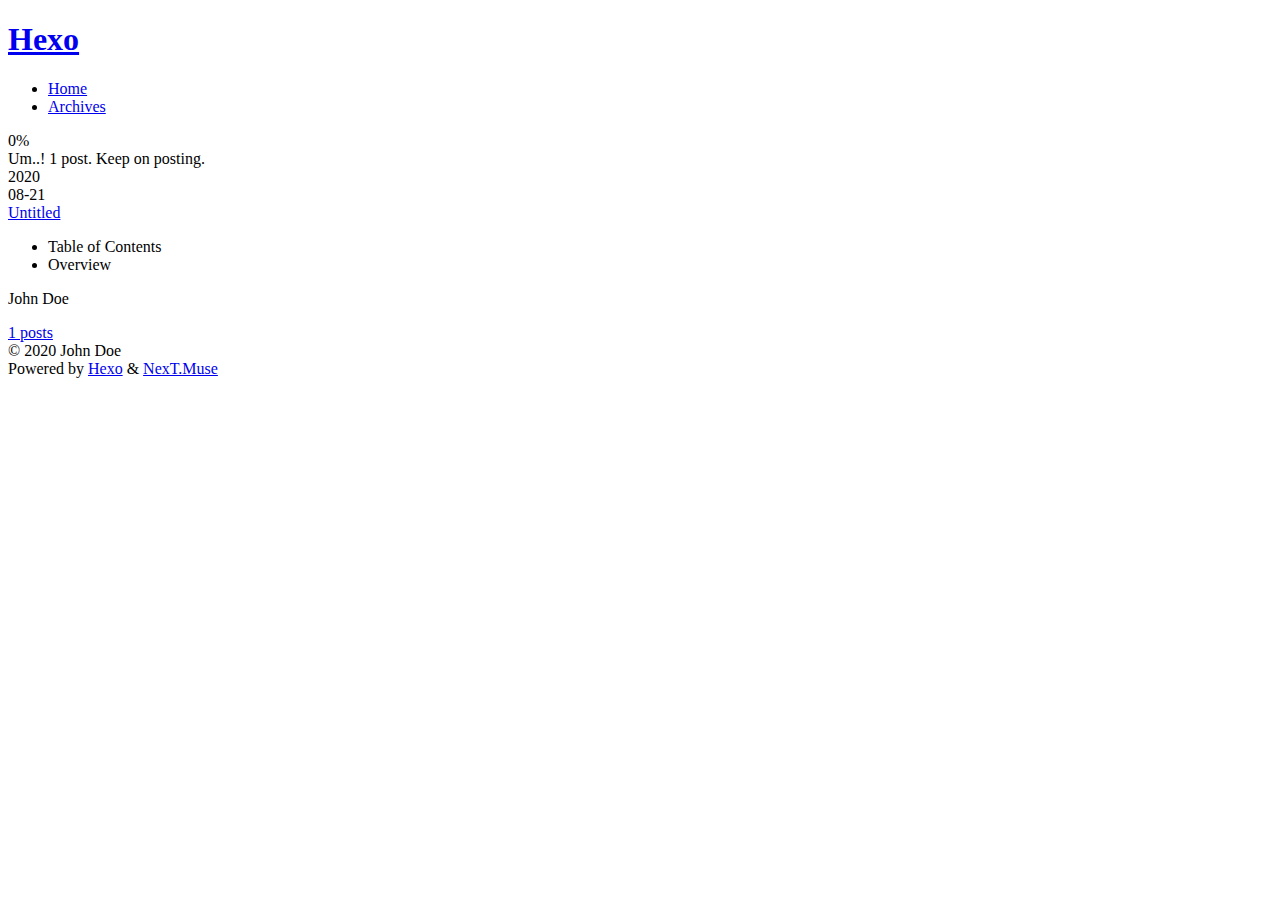
==== archives/index.html @ 1e80a0cb "Site updated: 2020-08-24 14:43:30" ====
<!DOCTYPE html>
<html lang="en">
<head>
  <meta charset="UTF-8">
<meta name="viewport" content="width=device-width, initial-scale=1, maximum-scale=2">
<meta name="theme-color" content="#222">
<meta name="generator" content="Hexo 5.0.2">
  <link rel="apple-touch-icon" sizes="180x180" href="/blog/images/apple-touch-icon-next.png">
  <link rel="icon" type="image/png" sizes="32x32" href="/blog/images/favicon-32x32-next.png">
  <link rel="icon" type="image/png" sizes="16x16" href="/blog/images/favicon-16x16-next.png">
  <link rel="mask-icon" href="/blog/images/logo.svg" color="#222">

<link rel="stylesheet" href="/blog/css/main.css">


<link rel="stylesheet" href="/blog/lib/font-awesome/css/all.min.css">

<script id="hexo-configurations">
    var NexT = window.NexT || {};
    var CONFIG = {"hostname":"sykmile.gitee.io","root":"/blog/","scheme":"Muse","version":"7.8.0","exturl":false,"sidebar":{"position":"left","display":"post","padding":18,"offset":12,"onmobile":false},"copycode":{"enable":false,"show_result":false,"style":null},"back2top":{"enable":true,"sidebar":false,"scrollpercent":false},"bookmark":{"enable":false,"color":"#222","save":"auto"},"fancybox":false,"mediumzoom":false,"lazyload":false,"pangu":false,"comments":{"style":"tabs","active":null,"storage":true,"lazyload":false,"nav":null},"algolia":{"hits":{"per_page":10},"labels":{"input_placeholder":"Search for Posts","hits_empty":"We didn't find any results for the search: ${query}","hits_stats":"${hits} results found in ${time} ms"}},"localsearch":{"enable":false,"trigger":"auto","top_n_per_article":1,"unescape":false,"preload":false},"motion":{"enable":true,"async":false,"transition":{"post_block":"fadeIn","post_header":"slideDownIn","post_body":"slideDownIn","coll_header":"slideLeftIn","sidebar":"slideUpIn"}}};
  </script>

  <meta property="og:type" content="website">
<meta property="og:title" content="Hexo">
<meta property="og:url" content="https://sykmile.gitee.io/blog/archives/index.html">
<meta property="og:site_name" content="Hexo">
<meta property="og:locale" content="en_US">
<meta property="article:author" content="John Doe">
<meta name="twitter:card" content="summary">

<link rel="canonical" href="https://sykmile.gitee.io/blog/archives/">


<script id="page-configurations">
  // https://hexo.io/docs/variables.html
  CONFIG.page = {
    sidebar: "",
    isHome : false,
    isPost : false,
    lang   : 'en'
  };
</script>

  <title>Archive | Hexo</title>
  






  <noscript>
  <style>
  .use-motion .brand,
  .use-motion .menu-item,
  .sidebar-inner,
  .use-motion .post-block,
  .use-motion .pagination,
  .use-motion .comments,
  .use-motion .post-header,
  .use-motion .post-body,
  .use-motion .collection-header { opacity: initial; }

  .use-motion .site-title,
  .use-motion .site-subtitle {
    opacity: initial;
    top: initial;
  }

  .use-motion .logo-line-before i { left: initial; }
  .use-motion .logo-line-after i { right: initial; }
  </style>
</noscript>

</head>

<body itemscope itemtype="http://schema.org/WebPage">
  <div class="container use-motion">
    <div class="headband"></div>

    <header class="header" itemscope itemtype="http://schema.org/WPHeader">
      <div class="header-inner"><div class="site-brand-container">
  <div class="site-nav-toggle">
    <div class="toggle" aria-label="Toggle navigation bar">
      <span class="toggle-line toggle-line-first"></span>
      <span class="toggle-line toggle-line-middle"></span>
      <span class="toggle-line toggle-line-last"></span>
    </div>
  </div>

  <div class="site-meta">

    <a href="/blog/" class="brand" rel="start">
      <span class="logo-line-before"><i></i></span>
      <h1 class="site-title">Hexo</h1>
      <span class="logo-line-after"><i></i></span>
    </a>
  </div>

  <div class="site-nav-right">
    <div class="toggle popup-trigger">
    </div>
  </div>
</div>




<nav class="site-nav">
  <ul id="menu" class="main-menu menu">
        <li class="menu-item menu-item-home">

    <a href="/blog/" rel="section"><i class="fa fa-home fa-fw"></i>Home</a>

  </li>
        <li class="menu-item menu-item-archives">

    <a href="/blog/archives/" rel="section"><i class="fa fa-archive fa-fw"></i>Archives</a>

  </li>
  </ul>
</nav>




</div>
    </header>

    
  <div class="back-to-top">
    <i class="fa fa-arrow-up"></i>
    <span>0%</span>
  </div>


    <main class="main">
      <div class="main-inner">
        <div class="content-wrap">
          

          <div class="content archive">
            

  
  
  
  <div class="post-block">
    <div class="posts-collapse">
      <div class="collection-title">
        <span class="collection-header">Um..! 1 post. Keep on posting.</span>
      </div>

      
    <div class="collection-year">
      <span class="collection-header">2020</span>
    </div>

  <article itemscope itemtype="http://schema.org/Article">
    <header class="post-header">

      <div class="post-meta">
        <time itemprop="dateCreated"
              datetime="2020-08-21T15:18:56+08:00"
              content="2020-08-21">
          08-21
        </time>
      </div>

      <div class="post-title">
          <a class="post-title-link" href="/blog/2020/08/21/hello-syk/" itemprop="url">
            <span itemprop="name">Untitled</span>
          </a>
      </div>

    </header>
  </article>


    </div>
  </div>
  
  
  

  



          </div>
          

<script>
  window.addEventListener('tabs:register', () => {
    let { activeClass } = CONFIG.comments;
    if (CONFIG.comments.storage) {
      activeClass = localStorage.getItem('comments_active') || activeClass;
    }
    if (activeClass) {
      let activeTab = document.querySelector(`a[href="#comment-${activeClass}"]`);
      if (activeTab) {
        activeTab.click();
      }
    }
  });
  if (CONFIG.comments.storage) {
    window.addEventListener('tabs:click', event => {
      if (!event.target.matches('.tabs-comment .tab-content .tab-pane')) return;
      let commentClass = event.target.classList[1];
      localStorage.setItem('comments_active', commentClass);
    });
  }
</script>

        </div>
          
  
  <div class="toggle sidebar-toggle">
    <span class="toggle-line toggle-line-first"></span>
    <span class="toggle-line toggle-line-middle"></span>
    <span class="toggle-line toggle-line-last"></span>
  </div>

  <aside class="sidebar">
    <div class="sidebar-inner">

      <ul class="sidebar-nav motion-element">
        <li class="sidebar-nav-toc">
          Table of Contents
        </li>
        <li class="sidebar-nav-overview">
          Overview
        </li>
      </ul>

      <!--noindex-->
      <div class="post-toc-wrap sidebar-panel">
      </div>
      <!--/noindex-->

      <div class="site-overview-wrap sidebar-panel">
        <div class="site-author motion-element" itemprop="author" itemscope itemtype="http://schema.org/Person">
  <p class="site-author-name" itemprop="name">John Doe</p>
  <div class="site-description" itemprop="description"></div>
</div>
<div class="site-state-wrap motion-element">
  <nav class="site-state">
      <div class="site-state-item site-state-posts">
          <a href="/blog/archives/">
        
          <span class="site-state-item-count">1</span>
          <span class="site-state-item-name">posts</span>
        </a>
      </div>
  </nav>
</div>



      </div>

    </div>
  </aside>
  <div id="sidebar-dimmer"></div>


      </div>
    </main>

    <footer class="footer">
      <div class="footer-inner">
        

        

<div class="copyright">
  
  &copy; 
  <span itemprop="copyrightYear">2020</span>
  <span class="with-love">
    <i class="fa fa-heart"></i>
  </span>
  <span class="author" itemprop="copyrightHolder">John Doe</span>
</div>
  <div class="powered-by">Powered by <a href="https://hexo.io/" class="theme-link" rel="noopener" target="_blank">Hexo</a> & <a href="https://muse.theme-next.org/" class="theme-link" rel="noopener" target="_blank">NexT.Muse</a>
  </div>

        








      </div>
    </footer>
  </div>

  
  <script src="/blog/lib/anime.min.js"></script>
  <script src="/blog/lib/velocity/velocity.min.js"></script>
  <script src="/blog/lib/velocity/velocity.ui.min.js"></script>

<script src="/blog/js/utils.js"></script>

<script src="/blog/js/motion.js"></script>


<script src="/blog/js/schemes/muse.js"></script>


<script src="/blog/js/next-boot.js"></script>




  















  

  

</body>
</html>
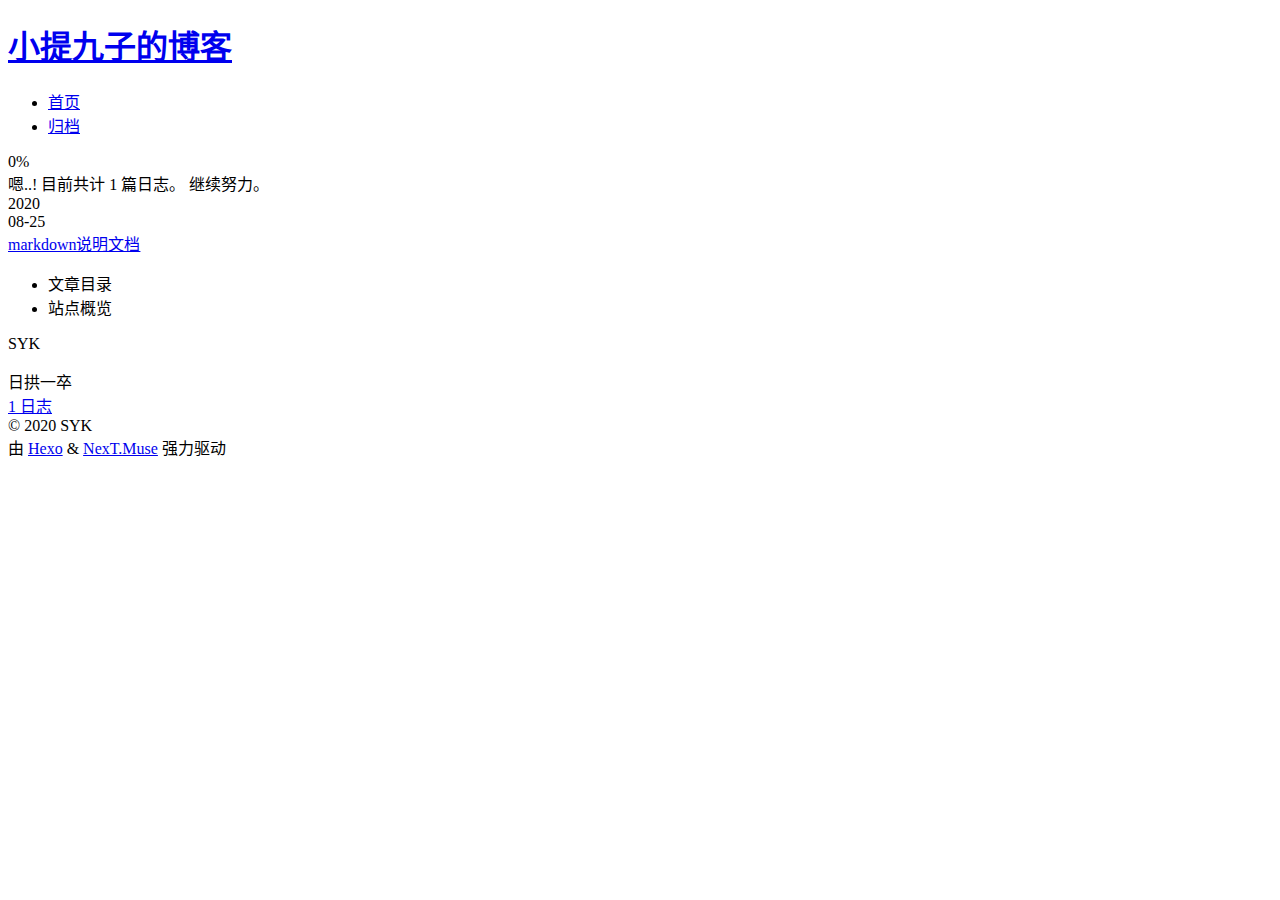
==== commit 07cbfd93: "Site updated: 2020-08-25 12:19:59" ====
--- a/archives/index.html
+++ b/archives/index.html
@@ -1,5 +1,5 @@
 <!DOCTYPE html>
-<html lang="en">
+<html lang="zh-CN">
 <head>
   <meta charset="UTF-8">
 <meta name="viewport" content="width=device-width, initial-scale=1, maximum-scale=2">
@@ -20,12 +20,15 @@
     var CONFIG = {"hostname":"sykmile.gitee.io","root":"/blog/","scheme":"Muse","version":"7.8.0","exturl":false,"sidebar":{"position":"left","display":"post","padding":18,"offset":12,"onmobile":false},"copycode":{"enable":false,"show_result":false,"style":null},"back2top":{"enable":true,"sidebar":false,"scrollpercent":false},"bookmark":{"enable":false,"color":"#222","save":"auto"},"fancybox":false,"mediumzoom":false,"lazyload":false,"pangu":false,"comments":{"style":"tabs","active":null,"storage":true,"lazyload":false,"nav":null},"algolia":{"hits":{"per_page":10},"labels":{"input_placeholder":"Search for Posts","hits_empty":"We didn't find any results for the search: ${query}","hits_stats":"${hits} results found in ${time} ms"}},"localsearch":{"enable":false,"trigger":"auto","top_n_per_article":1,"unescape":false,"preload":false},"motion":{"enable":true,"async":false,"transition":{"post_block":"fadeIn","post_header":"slideDownIn","post_body":"slideDownIn","coll_header":"slideLeftIn","sidebar":"slideUpIn"}}};
   </script>
 
-  <meta property="og:type" content="website">
-<meta property="og:title" content="Hexo">
+  <meta name="description" content="日拱一卒">
+<meta property="og:type" content="website">
+<meta property="og:title" content="小提九子的博客">
 <meta property="og:url" content="https://sykmile.gitee.io/blog/archives/index.html">
-<meta property="og:site_name" content="Hexo">
-<meta property="og:locale" content="en_US">
-<meta property="article:author" content="John Doe">
+<meta property="og:site_name" content="小提九子的博客">
+<meta property="og:description" content="日拱一卒">
+<meta property="og:locale" content="zh_CN">
+<meta property="article:author" content="SYK">
+<meta property="article:tag" content="简单快乐">
 <meta name="twitter:card" content="summary">
 
 <link rel="canonical" href="https://sykmile.gitee.io/blog/archives/">
@@ -37,11 +40,11 @@
     sidebar: "",
     isHome : false,
     isPost : false,
-    lang   : 'en'
+    lang   : 'zh-CN'
   };
 </script>
 
-  <title>Archive | Hexo</title>
+  <title>归档 | 小提九子的博客</title>
   
 
 
@@ -81,7 +84,7 @@
     <header class="header" itemscope itemtype="http://schema.org/WPHeader">
       <div class="header-inner"><div class="site-brand-container">
   <div class="site-nav-toggle">
-    <div class="toggle" aria-label="Toggle navigation bar">
+    <div class="toggle" aria-label="切换导航栏">
       <span class="toggle-line toggle-line-first"></span>
       <span class="toggle-line toggle-line-middle"></span>
       <span class="toggle-line toggle-line-last"></span>
@@ -92,7 +95,7 @@
 
     <a href="/blog/" class="brand" rel="start">
       <span class="logo-line-before"><i></i></span>
-      <h1 class="site-title">Hexo</h1>
+      <h1 class="site-title">小提九子的博客</h1>
       <span class="logo-line-after"><i></i></span>
     </a>
   </div>
@@ -110,12 +113,12 @@
   <ul id="menu" class="main-menu menu">
         <li class="menu-item menu-item-home">
 
-    <a href="/blog/" rel="section"><i class="fa fa-home fa-fw"></i>Home</a>
+    <a href="/blog/" rel="section"><i class="fa fa-home fa-fw"></i>首页</a>
 
   </li>
         <li class="menu-item menu-item-archives">
 
-    <a href="/blog/archives/" rel="section"><i class="fa fa-archive fa-fw"></i>Archives</a>
+    <a href="/blog/archives/" rel="section"><i class="fa fa-archive fa-fw"></i>归档</a>
 
   </li>
   </ul>
@@ -148,7 +151,7 @@
   <div class="post-block">
     <div class="posts-collapse">
       <div class="collection-title">
-        <span class="collection-header">Um..! 1 post. Keep on posting.</span>
+        <span class="collection-header">嗯..! 目前共计 1 篇日志。 继续努力。</span>
       </div>
 
       
@@ -161,15 +164,15 @@
 
       <div class="post-meta">
         <time itemprop="dateCreated"
-              datetime="2020-08-21T15:18:56+08:00"
-              content="2020-08-21">
-          08-21
+              datetime="2020-08-25T10:36:14Z"
+              content="2020-08-25">
+          08-25
         </time>
       </div>
 
       <div class="post-title">
-          <a class="post-title-link" href="/blog/2020/08/21/hello-syk/" itemprop="url">
-            <span itemprop="name">Untitled</span>
+          <a class="post-title-link" href="/blog/2020/08/25/mark%E4%BD%BF%E7%94%A8/" itemprop="url">
+            <span itemprop="name">markdown说明文档</span>
           </a>
       </div>
 
@@ -226,10 +229,10 @@
 
       <ul class="sidebar-nav motion-element">
         <li class="sidebar-nav-toc">
-          Table of Contents
+          文章目录
         </li>
         <li class="sidebar-nav-overview">
-          Overview
+          站点概览
         </li>
       </ul>
 
@@ -240,8 +243,8 @@
 
       <div class="site-overview-wrap sidebar-panel">
         <div class="site-author motion-element" itemprop="author" itemscope itemtype="http://schema.org/Person">
-  <p class="site-author-name" itemprop="name">John Doe</p>
-  <div class="site-description" itemprop="description"></div>
+  <p class="site-author-name" itemprop="name">SYK</p>
+  <div class="site-description" itemprop="description">日拱一卒</div>
 </div>
 <div class="site-state-wrap motion-element">
   <nav class="site-state">
@@ -249,7 +252,7 @@
           <a href="/blog/archives/">
         
           <span class="site-state-item-count">1</span>
-          <span class="site-state-item-name">posts</span>
+          <span class="site-state-item-name">日志</span>
         </a>
       </div>
   </nav>
@@ -280,9 +283,9 @@
   <span class="with-love">
     <i class="fa fa-heart"></i>
   </span>
-  <span class="author" itemprop="copyrightHolder">John Doe</span>
-</div>
-  <div class="powered-by">Powered by <a href="https://hexo.io/" class="theme-link" rel="noopener" target="_blank">Hexo</a> & <a href="https://muse.theme-next.org/" class="theme-link" rel="noopener" target="_blank">NexT.Muse</a>
+  <span class="author" itemprop="copyrightHolder">SYK</span>
+</div>
+  <div class="powered-by">由 <a href="https://hexo.io/" class="theme-link" rel="noopener" target="_blank">Hexo</a> & <a href="https://muse.theme-next.org/" class="theme-link" rel="noopener" target="_blank">NexT.Muse</a> 强力驱动
   </div>
 
         
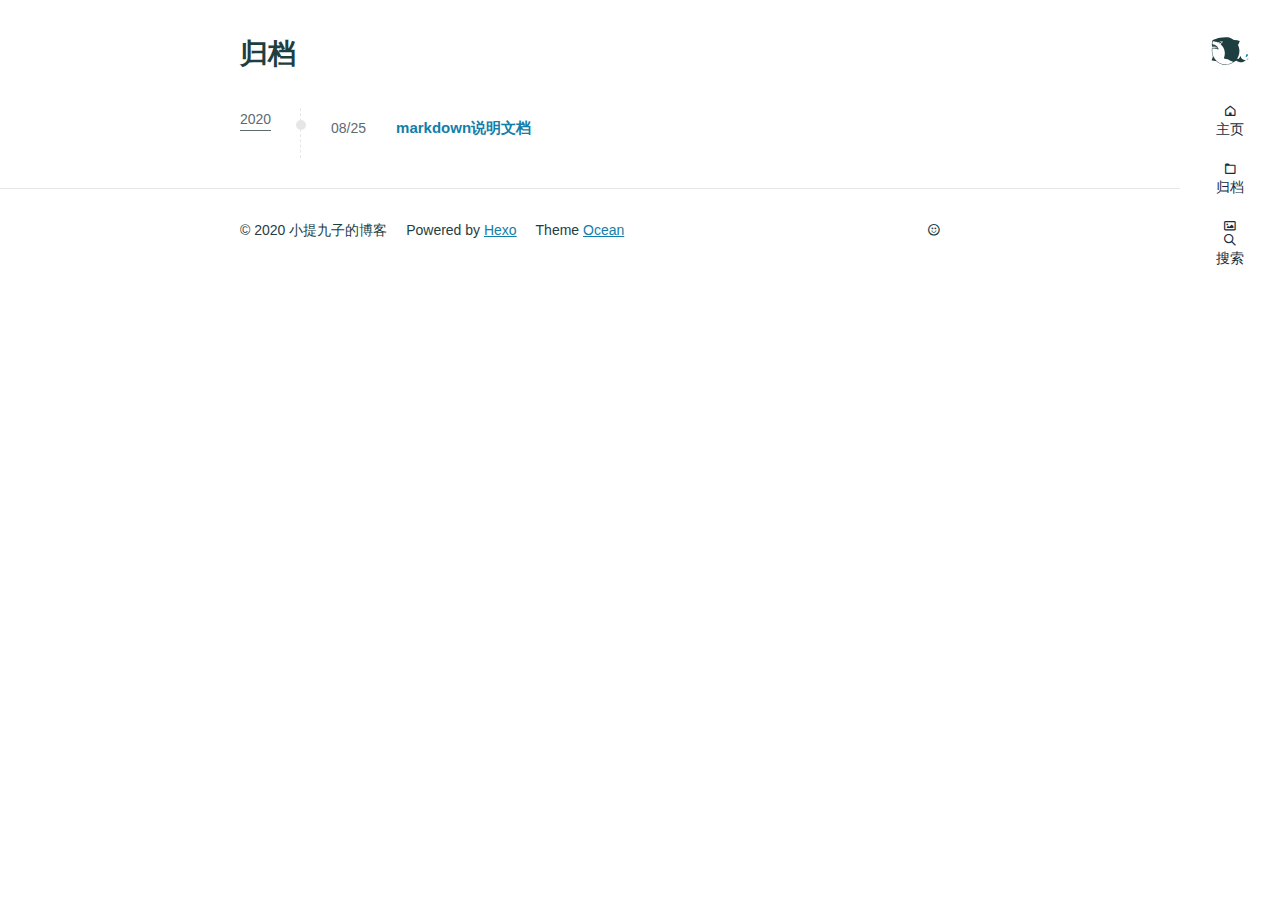
==== commit d1ee15c7: "Site updated: 2020-08-25 15:45:38" ====
--- a/archives/index.html
+++ b/archives/index.html
@@ -1,343 +1,172 @@
 <!DOCTYPE html>
-<html lang="zh-CN">
+<html lang="en">
 <head>
-  <meta charset="UTF-8">
-<meta name="viewport" content="width=device-width, initial-scale=1, maximum-scale=2">
-<meta name="theme-color" content="#222">
-<meta name="generator" content="Hexo 5.0.2">
-  <link rel="apple-touch-icon" sizes="180x180" href="/blog/images/apple-touch-icon-next.png">
-  <link rel="icon" type="image/png" sizes="32x32" href="/blog/images/favicon-32x32-next.png">
-  <link rel="icon" type="image/png" sizes="16x16" href="/blog/images/favicon-16x16-next.png">
-  <link rel="mask-icon" href="/blog/images/logo.svg" color="#222">
+  <meta charset="utf-8">
+  
+  
+    <meta name="keywords" content="简单快乐">
+  
+  
+    <meta name="description" content="日拱一卒">
+  
+  <meta name="viewport" content="width=device-width, initial-scale=1, maximum-scale=1">
+  <title>
+    归档 |
+    
+    小提九子的博客</title>
+  
+    <link rel="shortcut icon" href="/favicon.ico">
+  
+  
+<link rel="stylesheet" href="/css/style.css">
 
-<link rel="stylesheet" href="/blog/css/main.css">
+  
+    
+<link rel="stylesheet" href="/fancybox/jquery.fancybox.min.css">
+
+  
+  
+<script src="/js/pace.min.js"></script>
+
+<meta name="generator" content="Hexo 5.0.2"><link rel="alternate" href="/atom.xml" title="小提九子的博客" type="application/atom+xml">
+</head>
+
+<body>
+<main class="content">
+  <section class="outer">
+    <article class="articles">
+      
+      <h1 class="page-type-title">归档</h1>
+      
+      
+      
+        
+        
+          
+          
+      <div class="archives-wrap">
+        <div class="archive-year-wrap">
+          <a href="/archives/2020" class="archive-year">2020</a>
+        </div>
+        <div class="archives">
+          
+          <article class="archive-article archive-type-post">
+  <div class="archive-article-inner">
+    <header class="archive-article-header">
+      <a href="/2020/08/25/mark%E4%BD%BF%E7%94%A8/" class="archive-article-date">
+  <time datetime="2020-08-25T10:36:14.000Z" itemprop="datePublished">08/25</time>
+</a>
+      
+  
+    <h2 itemprop="name">
+      <a class="archive-article-title" href="/2020/08/25/mark%E4%BD%BF%E7%94%A8/">markdown说明文档</a>
+    </h2>
+  
+  
 
 
-<link rel="stylesheet" href="/blog/lib/font-awesome/css/all.min.css">
-
-<script id="hexo-configurations">
-    var NexT = window.NexT || {};
-    var CONFIG = {"hostname":"sykmile.gitee.io","root":"/blog/","scheme":"Muse","version":"7.8.0","exturl":false,"sidebar":{"position":"left","display":"post","padding":18,"offset":12,"onmobile":false},"copycode":{"enable":false,"show_result":false,"style":null},"back2top":{"enable":true,"sidebar":false,"scrollpercent":false},"bookmark":{"enable":false,"color":"#222","save":"auto"},"fancybox":false,"mediumzoom":false,"lazyload":false,"pangu":false,"comments":{"style":"tabs","active":null,"storage":true,"lazyload":false,"nav":null},"algolia":{"hits":{"per_page":10},"labels":{"input_placeholder":"Search for Posts","hits_empty":"We didn't find any results for the search: ${query}","hits_stats":"${hits} results found in ${time} ms"}},"localsearch":{"enable":false,"trigger":"auto","top_n_per_article":1,"unescape":false,"preload":false},"motion":{"enable":true,"async":false,"transition":{"post_block":"fadeIn","post_header":"slideDownIn","post_body":"slideDownIn","coll_header":"slideLeftIn","sidebar":"slideUpIn"}}};
-  </script>
-
-  <meta name="description" content="日拱一卒">
-<meta property="og:type" content="website">
-<meta property="og:title" content="小提九子的博客">
-<meta property="og:url" content="https://sykmile.gitee.io/blog/archives/index.html">
-<meta property="og:site_name" content="小提九子的博客">
-<meta property="og:description" content="日拱一卒">
-<meta property="og:locale" content="zh_CN">
-<meta property="article:author" content="SYK">
-<meta property="article:tag" content="简单快乐">
-<meta name="twitter:card" content="summary">
-
-<link rel="canonical" href="https://sykmile.gitee.io/blog/archives/">
 
 
-<script id="page-configurations">
-  // https://hexo.io/docs/variables.html
-  CONFIG.page = {
-    sidebar: "",
-    isHome : false,
-    isPost : false,
-    lang   : 'zh-CN'
-  };
-</script>
+    </header>
+    
+    
+  </div>
+</article>
+          
+          
+        </div>
+      </div>
+      
+    
+  
+    
+  </section>
+  <footer class="footer">
+  <div class="outer">
+    <div class="float-right">
+      <ul class="list-inline">
+  
+    <li><i class="fe fe-smile-alt"></i> <span id="busuanzi_value_site_uv"></span></li>
+  
+</ul>
+    </div>
+    <ul class="list-inline">
+      <li>&copy; 2020 小提九子的博客</li>
+      <li>Powered by <a href="http://hexo.io/" target="_blank">Hexo</a></li>
+      <li>Theme  <a target="_blank" rel="noopener" href="https://github.com/zhwangart/hexo-theme-ocean">Ocean</a></li>
+    </ul>
+  </div>
+</footer>
 
-  <title>归档 | 小提九子的博客</title>
+</main>
+<aside class="sidebar">
+  <button class="navbar-toggle"></button>
+<nav class="navbar">
   
+    <div class="logo">
+      <a href="/"><img src="/images/shark.svg" alt="小提九子的博客"></a>
+    </div>
+  
+  <ul class="nav nav-main">
+    
+      <li class="nav-item">
+        <a class="nav-item-link" href="/">主页</a>
+      </li>
+    
+      <li class="nav-item">
+        <a class="nav-item-link" href="/archives">归档</a>
+      </li>
+    
+    <li class="nav-item">
+      <a class="nav-item-link nav-item-search" title="搜索">
+        <i class="fe fe-search"></i>
+        搜索
+      </a>
+    </li>
+  </ul>
+</nav>
+<nav class="navbar navbar-bottom">
+  <ul class="nav">
+    <li class="nav-item">
+      <div class="totop" id="totop">
+  <i class="fe fe-rocket"></i>
+</div>
+    </li>
+    <li class="nav-item">
+      
+    </li>
+  </ul>
+</nav>
+<div class="search-form-wrap">
+  <div class="local-search local-search-plugin">
+  <input type="search" id="local-search-input" class="local-search-input" placeholder="Search...">
+  <div id="local-search-result" class="local-search-result"></div>
+</div>
+</div>
+</aside>
+
+<script src="/js/jquery-2.0.3.min.js"></script>
+
+
+<script src="/js/jquery.justifiedGallery.min.js"></script>
+
+
+<script src="/js/lazyload.min.js"></script>
+
+
+<script src="/js/busuanzi-2.3.pure.min.js"></script>
+
+
+  
+<script src="/fancybox/jquery.fancybox.min.js"></script>
 
 
 
 
 
 
-  <noscript>
-  <style>
-  .use-motion .brand,
-  .use-motion .menu-item,
-  .sidebar-inner,
-  .use-motion .post-block,
-  .use-motion .pagination,
-  .use-motion .comments,
-  .use-motion .post-header,
-  .use-motion .post-body,
-  .use-motion .collection-header { opacity: initial; }
-
-  .use-motion .site-title,
-  .use-motion .site-subtitle {
-    opacity: initial;
-    top: initial;
-  }
-
-  .use-motion .logo-line-before i { left: initial; }
-  .use-motion .logo-line-after i { right: initial; }
-  </style>
-</noscript>
-
-</head>
-
-<body itemscope itemtype="http://schema.org/WebPage">
-  <div class="container use-motion">
-    <div class="headband"></div>
-
-    <header class="header" itemscope itemtype="http://schema.org/WPHeader">
-      <div class="header-inner"><div class="site-brand-container">
-  <div class="site-nav-toggle">
-    <div class="toggle" aria-label="切换导航栏">
-      <span class="toggle-line toggle-line-first"></span>
-      <span class="toggle-line toggle-line-middle"></span>
-      <span class="toggle-line toggle-line-last"></span>
-    </div>
-  </div>
-
-  <div class="site-meta">
-
-    <a href="/blog/" class="brand" rel="start">
-      <span class="logo-line-before"><i></i></span>
-      <h1 class="site-title">小提九子的博客</h1>
-      <span class="logo-line-after"><i></i></span>
-    </a>
-  </div>
-
-  <div class="site-nav-right">
-    <div class="toggle popup-trigger">
-    </div>
-  </div>
-</div>
+<script src="/js/ocean.js"></script>
 
 
-
-
-<nav class="site-nav">
-  <ul id="menu" class="main-menu menu">
-        <li class="menu-item menu-item-home">
-
-    <a href="/blog/" rel="section"><i class="fa fa-home fa-fw"></i>首页</a>
-
-  </li>
-        <li class="menu-item menu-item-archives">
-
-    <a href="/blog/archives/" rel="section"><i class="fa fa-archive fa-fw"></i>归档</a>
-
-  </li>
-  </ul>
-</nav>
-
-
-
-
-</div>
-    </header>
-
-    
-  <div class="back-to-top">
-    <i class="fa fa-arrow-up"></i>
-    <span>0%</span>
-  </div>
-
-
-    <main class="main">
-      <div class="main-inner">
-        <div class="content-wrap">
-          
-
-          <div class="content archive">
-            
-
-  
-  
-  
-  <div class="post-block">
-    <div class="posts-collapse">
-      <div class="collection-title">
-        <span class="collection-header">嗯..! 目前共计 1 篇日志。 继续努力。</span>
-      </div>
-
-      
-    <div class="collection-year">
-      <span class="collection-header">2020</span>
-    </div>
-
-  <article itemscope itemtype="http://schema.org/Article">
-    <header class="post-header">
-
-      <div class="post-meta">
-        <time itemprop="dateCreated"
-              datetime="2020-08-25T10:36:14Z"
-              content="2020-08-25">
-          08-25
-        </time>
-      </div>
-
-      <div class="post-title">
-          <a class="post-title-link" href="/blog/2020/08/25/mark%E4%BD%BF%E7%94%A8/" itemprop="url">
-            <span itemprop="name">markdown说明文档</span>
-          </a>
-      </div>
-
-    </header>
-  </article>
-
-
-    </div>
-  </div>
-  
-  
-  
-
-  
-
-
-
-          </div>
-          
-
-<script>
-  window.addEventListener('tabs:register', () => {
-    let { activeClass } = CONFIG.comments;
-    if (CONFIG.comments.storage) {
-      activeClass = localStorage.getItem('comments_active') || activeClass;
-    }
-    if (activeClass) {
-      let activeTab = document.querySelector(`a[href="#comment-${activeClass}"]`);
-      if (activeTab) {
-        activeTab.click();
-      }
-    }
-  });
-  if (CONFIG.comments.storage) {
-    window.addEventListener('tabs:click', event => {
-      if (!event.target.matches('.tabs-comment .tab-content .tab-pane')) return;
-      let commentClass = event.target.classList[1];
-      localStorage.setItem('comments_active', commentClass);
-    });
-  }
-</script>
-
-        </div>
-          
-  
-  <div class="toggle sidebar-toggle">
-    <span class="toggle-line toggle-line-first"></span>
-    <span class="toggle-line toggle-line-middle"></span>
-    <span class="toggle-line toggle-line-last"></span>
-  </div>
-
-  <aside class="sidebar">
-    <div class="sidebar-inner">
-
-      <ul class="sidebar-nav motion-element">
-        <li class="sidebar-nav-toc">
-          文章目录
-        </li>
-        <li class="sidebar-nav-overview">
-          站点概览
-        </li>
-      </ul>
-
-      <!--noindex-->
-      <div class="post-toc-wrap sidebar-panel">
-      </div>
-      <!--/noindex-->
-
-      <div class="site-overview-wrap sidebar-panel">
-        <div class="site-author motion-element" itemprop="author" itemscope itemtype="http://schema.org/Person">
-  <p class="site-author-name" itemprop="name">SYK</p>
-  <div class="site-description" itemprop="description">日拱一卒</div>
-</div>
-<div class="site-state-wrap motion-element">
-  <nav class="site-state">
-      <div class="site-state-item site-state-posts">
-          <a href="/blog/archives/">
-        
-          <span class="site-state-item-count">1</span>
-          <span class="site-state-item-name">日志</span>
-        </a>
-      </div>
-  </nav>
-</div>
-
-
-
-      </div>
-
-    </div>
-  </aside>
-  <div id="sidebar-dimmer"></div>
-
-
-      </div>
-    </main>
-
-    <footer class="footer">
-      <div class="footer-inner">
-        
-
-        
-
-<div class="copyright">
-  
-  &copy; 
-  <span itemprop="copyrightYear">2020</span>
-  <span class="with-love">
-    <i class="fa fa-heart"></i>
-  </span>
-  <span class="author" itemprop="copyrightHolder">SYK</span>
-</div>
-  <div class="powered-by">由 <a href="https://hexo.io/" class="theme-link" rel="noopener" target="_blank">Hexo</a> & <a href="https://muse.theme-next.org/" class="theme-link" rel="noopener" target="_blank">NexT.Muse</a> 强力驱动
-  </div>
-
-        
-
-
-
-
-
-
-
-
-      </div>
-    </footer>
-  </div>
-
-  
-  <script src="/blog/lib/anime.min.js"></script>
-  <script src="/blog/lib/velocity/velocity.min.js"></script>
-  <script src="/blog/lib/velocity/velocity.ui.min.js"></script>
-
-<script src="/blog/js/utils.js"></script>
-
-<script src="/blog/js/motion.js"></script>
-
-
-<script src="/blog/js/schemes/muse.js"></script>
-
-
-<script src="/blog/js/next-boot.js"></script>
-
-
-
-
-  
-
-
-
-
-
-
-
-
-
-
-
-
-
-
-
-  
-
-  
-
 </body>
-</html>
+</html>--- a/css/style.css
+++ b/css/style.css
@@ -0,0 +1,2453 @@
+@charset "utf-8";
+@font-face {
+  font-family: feathericon;
+  font-weight: normal;
+  font-style: normal;
+  src: url("feathericon/feathericon.eot");
+  src: url("feathericon/feathericon.eot?#iefix") format('embedded-opentype'), url("feathericon/feathericon.woff") format('woff'), url("feathericon/feathericon.ttf") format('truetype'), url("feathericon/feathericon.svg") format('svg');
+}
+.fe {
+  display: inline-block;
+  font: normal normal normal 16px feathericon;
+  font-size: inherit;
+  text-rendering: auto;
+  -webkit-font-smoothing: antialiased;
+  -moz-osx-font-smoothing: grayscale;
+}
+.fe-activity:before {
+  content: "\f1e2";
+}
+.fe-add-cart:before {
+  content: "\f1e6";
+}
+.fe-align-bottom:before {
+  content: "\f1bf";
+}
+.fe-align-center:before {
+  content: "\f195";
+}
+.fe-align-left:before {
+  content: "\f196";
+}
+.fe-align-right:before {
+  content: "\f197";
+}
+.fe-align-top:before {
+  content: "\f1c0";
+}
+.fe-align-vertically:before {
+  content: "\f1c1";
+}
+.fe-angry:before {
+  content: "\f1b6";
+}
+.fe-app-menu:before {
+  content: "\f198";
+}
+.fe-arrow-down:before {
+  content: "\f100";
+}
+.fe-arrow-left:before {
+  content: "\f101";
+}
+.fe-arrow-right:before {
+  content: "\f102";
+}
+.fe-arrow-up:before {
+  content: "\f103";
+}
+.fe-artboard:before {
+  content: "\f104";
+}
+.fe-audio-player:before {
+  content: "\f199";
+}
+.fe-backward:before {
+  content: "\f180";
+}
+.fe-bar:before {
+  content: "\f105";
+}
+.fe-bar-chart:before {
+  content: "\f106";
+}
+.fe-beer:before {
+  content: "\f107";
+}
+.fe-bell:before {
+  content: "\f108";
+}
+.fe-birthday-cake:before {
+  content: "\f163";
+}
+.fe-bold:before {
+  content: "\f179";
+}
+.fe-bolt:before {
+  content: "\f1e3";
+}
+.fe-book:before {
+  content: "\f109";
+}
+.fe-bookmark:before {
+  content: "\f170";
+}
+.fe-browser:before {
+  content: "\f10b";
+}
+.fe-brush:before {
+  content: "\f10c";
+}
+.fe-bug:before {
+  content: "\f10d";
+}
+.fe-building:before {
+  content: "\f10e";
+}
+.fe-cage:before {
+  content: "\f1e7";
+}
+.fe-calendar:before {
+  content: "\f10f";
+}
+.fe-camera:before {
+  content: "\f110";
+}
+.fe-cart:before {
+  content: "\f1e8";
+}
+.fe-check:before {
+  content: "\f111";
+}
+.fe-check-circle:before {
+  content: "\f19a";
+}
+.fe-check-circle-o:before {
+  content: "\f19b";
+}
+.fe-check-verified:before {
+  content: "\f19c";
+}
+.fe-clock:before {
+  content: "\f113";
+}
+.fe-close:before {
+  content: "\f114";
+}
+.fe-cloud:before {
+  content: "\f115";
+}
+.fe-cocktail:before {
+  content: "\f116";
+}
+.fe-code:before {
+  content: "\f117";
+}
+.fe-codepen:before {
+  content: "\f1d3";
+}
+.fe-coffee:before {
+  content: "\f166";
+}
+.fe-columns:before {
+  content: "\f118";
+}
+.fe-comment:before {
+  content: "\f119";
+}
+.fe-comment-o:before {
+  content: "\f1d2";
+}
+.fe-commenting:before {
+  content: "\f11a";
+}
+.fe-comments:before {
+  content: "\f11b";
+}
+.fe-compress:before {
+  content: "\f181";
+}
+.fe-credit-card:before {
+  content: "\f1e9";
+}
+.fe-crop:before {
+  content: "\f1c2";
+}
+.fe-cry:before {
+  content: "\f1b7";
+}
+.fe-cutlery:before {
+  content: "\f19d";
+}
+.fe-delete-link:before {
+  content: "\f19e";
+}
+.fe-desktop:before {
+  content: "\f11d";
+}
+.fe-diamond:before {
+  content: "\f11e";
+}
+.fe-difference:before {
+  content: "\f1c3";
+}
+.fe-disabled:before {
+  content: "\f11f";
+}
+.fe-disappointed:before {
+  content: "\f1b8";
+}
+.fe-distribute-horizontally:before {
+  content: "\f1cf";
+}
+.fe-distribute-vertically:before {
+  content: "\f1c5";
+}
+.fe-document:before {
+  content: "\f19f";
+}
+.fe-download:before {
+  content: "\f120";
+}
+.fe-drop-down:before {
+  content: "\f121";
+}
+.fe-drop-left:before {
+  content: "\f122";
+}
+.fe-drop-right:before {
+  content: "\f123";
+}
+.fe-drop-up:before {
+  content: "\f124";
+}
+.fe-edit:before {
+  content: "\f17f";
+}
+.fe-eject:before {
+  content: "\f182";
+}
+.fe-elipsis-h:before {
+  content: "\f125";
+}
+.fe-elipsis-v:before {
+  content: "\f126";
+}
+.fe-equalizer:before {
+  content: "\f1a0";
+}
+.fe-eraser:before {
+  content: "\f1c6";
+}
+.fe-expand:before {
+  content: "\f183";
+}
+.fe-export:before {
+  content: "\f16e";
+}
+.fe-eye:before {
+  content: "\f127";
+}
+.fe-facebook:before {
+  content: "\f1d4";
+}
+.fe-fast-backward:before {
+  content: "\f184";
+}
+.fe-fast-forward:before {
+  content: "\f185";
+}
+.fe-feather:before {
+  content: "\f174";
+}
+.fe-feed:before {
+  content: "\f128";
+}
+.fe-file:before {
+  content: "\f1b1";
+}
+.fe-file-audio:before {
+  content: "\f1b2";
+}
+.fe-file-excel:before {
+  content: "\f1a2";
+}
+.fe-file-image:before {
+  content: "\f1b3";
+}
+.fe-file-movie:before {
+  content: "\f1b4";
+}
+.fe-file-powerpoint:before {
+  content: "\f1a3";
+}
+.fe-file-word:before {
+  content: "\f1a4";
+}
+.fe-file-zip:before {
+  content: "\f1b5";
+}
+.fe-filter:before {
+  content: "\f173";
+}
+.fe-flag:before {
+  content: "\f129";
+}
+.fe-folder:before {
+  content: "\f12a";
+}
+.fe-folder-open:before {
+  content: "\f176";
+}
+.fe-fork:before {
+  content: "\f12b";
+}
+.fe-forward:before {
+  content: "\f186";
+}
+.fe-frowing:before {
+  content: "\f1b9";
+}
+.fe-gamepad:before {
+  content: "\f191";
+}
+.fe-gear:before {
+  content: "\f1a5";
+}
+.fe-gift:before {
+  content: "\f1ea";
+}
+.fe-git:before {
+  content: "\f1d5";
+}
+.fe-github:before {
+  content: "\f1d6";
+}
+.fe-github-alt:before {
+  content: "\f1d7";
+}
+.fe-globe:before {
+  content: "\f12c";
+}
+.fe-google:before {
+  content: "\f1d8";
+}
+.fe-google-plus:before {
+  content: "\f1d9";
+}
+.fe-hash:before {
+  content: "\f12d";
+}
+.fe-headphone:before {
+  content: "\f18e";
+}
+.fe-heart:before {
+  content: "\f12e";
+}
+.fe-heart-o:before {
+  content: "\f167";
+}
+.fe-home:before {
+  content: "\f12f";
+}
+.fe-import:before {
+  content: "\f16f";
+}
+.fe-info:before {
+  content: "\f130";
+}
+.fe-insert-link:before {
+  content: "\f1a6";
+}
+.fe-instagram:before {
+  content: "\f1da";
+}
+.fe-intersect:before {
+  content: "\f1c7";
+}
+.fe-italic:before {
+  content: "\f17a";
+}
+.fe-key:before {
+  content: "\f131";
+}
+.fe-keyboard:before {
+  content: "\f132";
+}
+.fe-kitchen-cooker:before {
+  content: "\f1a7";
+}
+.fe-laptop:before {
+  content: "\f133";
+}
+.fe-layer:before {
+  content: "\f18c";
+}
+.fe-layout:before {
+  content: "\f134";
+}
+.fe-line-chart:before {
+  content: "\f135";
+}
+.fe-link:before {
+  content: "\f136";
+}
+.fe-link-external:before {
+  content: "\f137";
+}
+.fe-list-bullet:before {
+  content: "\f17c";
+}
+.fe-list-order:before {
+  content: "\f17d";
+}
+.fe-list-task:before {
+  content: "\f17e";
+}
+.fe-location:before {
+  content: "\f138";
+}
+.fe-lock:before {
+  content: "\f139";
+}
+.fe-login:before {
+  content: "\f13a";
+}
+.fe-logout:before {
+  content: "\f13b";
+}
+.fe-loop:before {
+  content: "\f192";
+}
+.fe-magic:before {
+  content: "\f177";
+}
+.fe-mail:before {
+  content: "\f13c";
+}
+.fe-map:before {
+  content: "\f16d";
+}
+.fe-mask:before {
+  content: "\f1c8";
+}
+.fe-medal:before {
+  content: "\f13d";
+}
+.fe-megaphone:before {
+  content: "\f13e";
+}
+.fe-mention:before {
+  content: "\f164";
+}
+.fe-messanger:before {
+  content: "\f1e1";
+}
+.fe-minus:before {
+  content: "\f140";
+}
+.fe-mobile:before {
+  content: "\f141";
+}
+.fe-money:before {
+  content: "\f1a8";
+}
+.fe-moon:before {
+  content: "\f1ef";
+}
+.fe-mouse:before {
+  content: "\f142";
+}
+.fe-music:before {
+  content: "\f175";
+}
+.fe-open-mouth:before {
+  content: "\f1ba";
+}
+.fe-palette:before {
+  content: "\f165";
+}
+.fe-paper-plane:before {
+  content: "\f178";
+}
+.fe-pause:before {
+  content: "\f187";
+}
+.fe-pencil:before {
+  content: "\f144";
+}
+.fe-phone:before {
+  content: "\f145";
+}
+.fe-picture:before {
+  content: "\f1a9";
+}
+.fe-picture-square:before {
+  content: "\f1e4";
+}
+.fe-pie-chart:before {
+  content: "\f146";
+}
+.fe-pinterest:before {
+  content: "\f1db";
+}
+.fe-pizza:before {
+  content: "\f147";
+}
+.fe-play:before {
+  content: "\f188";
+}
+.fe-plug:before {
+  content: "\f18f";
+}
+.fe-plus:before {
+  content: "\f148";
+}
+.fe-pocket:before {
+  content: "\f1dc";
+}
+.fe-pot:before {
+  content: "\f1aa";
+}
+.fe-print:before {
+  content: "\f171";
+}
+.fe-prototype:before {
+  content: "\f149";
+}
+.fe-question:before {
+  content: "\f14a";
+}
+.fe-quote-left:before {
+  content: "\f14b";
+}
+.fe-quote-right:before {
+  content: "\f14c";
+}
+.fe-rage:before {
+  content: "\f1bb";
+}
+.fe-random:before {
+  content: "\f189";
+}
+.fe-reload:before {
+  content: "\f193";
+}
+.fe-remove-cart:before {
+  content: "\f1eb";
+}
+.fe-rocket:before {
+  content: "\f14d";
+}
+.fe-scale:before {
+  content: "\f1c9";
+}
+.fe-search:before {
+  content: "\f14e";
+}
+.fe-search-minus:before {
+  content: "\f16a";
+}
+.fe-search-plus:before {
+  content: "\f16b";
+}
+.fe-share:before {
+  content: "\f14f";
+}
+.fe-shield:before {
+  content: "\f172";
+}
+.fe-shopping-bag:before {
+  content: "\f1ec";
+}
+.fe-sitemap:before {
+  content: "\f150";
+}
+.fe-smile:before {
+  content: "\f1bc";
+}
+.fe-smile-alt:before {
+  content: "\f1bd";
+}
+.fe-speaker:before {
+  content: "\f1ab";
+}
+.fe-star:before {
+  content: "\f151";
+}
+.fe-star-o:before {
+  content: "\f168";
+}
+.fe-step-backward:before {
+  content: "\f1d0";
+}
+.fe-step-forward:before {
+  content: "\f1d1";
+}
+.fe-stop:before {
+  content: "\f18b";
+}
+.fe-subtract:before {
+  content: "\f1ca";
+}
+.fe-sunny-o:before {
+  content: "\f1f0";
+}
+.fe-sunrise:before {
+  content: "\f1f1";
+}
+.fe-sync:before {
+  content: "\f194";
+}
+.fe-table:before {
+  content: "\f1ac";
+}
+.fe-tablet:before {
+  content: "\f152";
+}
+.fe-tag:before {
+  content: "\f153";
+}
+.fe-target:before {
+  content: "\f1f3";
+}
+.fe-terminal:before {
+  content: "\f154";
+}
+.fe-text-align-center:before {
+  content: "\f1cb";
+}
+.fe-text-align-justify:before {
+  content: "\f1e5";
+}
+.fe-text-align-left:before {
+  content: "\f1cc";
+}
+.fe-text-align-right:before {
+  content: "\f1cd";
+}
+.fe-text-size:before {
+  content: "\f17b";
+}
+.fe-ticket:before {
+  content: "\f155";
+}
+.fe-tiled:before {
+  content: "\f156";
+}
+.fe-timeline:before {
+  content: "\f1ad";
+}
+.fe-tired:before {
+  content: "\f1be";
+}
+.fe-trash:before {
+  content: "\f157";
+}
+.fe-trophy:before {
+  content: "\f158";
+}
+.fe-truck:before {
+  content: "\f1ed";
+}
+.fe-twitter:before {
+  content: "\f1dd";
+}
+.fe-umbrella:before {
+  content: "\f1f2";
+}
+.fe-underline:before {
+  content: "\f1ae";
+}
+.fe-union:before {
+  content: "\f1ce";
+}
+.fe-unlock:before {
+  content: "\f169";
+}
+.fe-upload:before {
+  content: "\f159";
+}
+.fe-usb:before {
+  content: "\f190";
+}
+.fe-user:before {
+  content: "\f15a";
+}
+.fe-user-minus:before {
+  content: "\f16c";
+}
+.fe-user-plus:before {
+  content: "\f15b";
+}
+.fe-users:before {
+  content: "\f15c";
+}
+.fe-vector:before {
+  content: "\f15d";
+}
+.fe-video:before {
+  content: "\f15e";
+}
+.fe-wallet:before {
+  content: "\f1ee";
+}
+.fe-warning:before {
+  content: "\f15f";
+}
+.fe-watch:before {
+  content: "\f1af";
+}
+.fe-watch-alt:before {
+  content: "\f1b0";
+}
+.fe-wine-glass:before {
+  content: "\f161";
+}
+.fe-wordpress:before {
+  content: "\f1de";
+}
+.fe-wordpress-alt:before {
+  content: "\f1df";
+}
+.fe-wrench:before {
+  content: "\f162";
+}
+.fe-youtube:before {
+  content: "\f1e0";
+}
+/* normalize.css v8.0.0 | MIT License | github.com/necolas/normalize.css */
+html {
+  line-height: 1.15 /* 1 */;
+  -webkit-text-size-adjust: 100% /* 2 */;
+}
+body {
+  margin: 0;
+}
+h1 {
+  font-size: 2em;
+  margin: 0.67em 0;
+}
+hr {
+  box-sizing: content-box /* 1 */;
+  height: 0 /* 1 */;
+  overflow: visible /* 2 */;
+}
+pre {
+  font-family: monospace, monospace /* 1 */;
+  font-size: 1em /* 2 */;
+}
+a {
+  background-color: transparent;
+}
+abbr[title] {
+  border-bottom: none /* 1 */;
+  text-decoration: underline /* 2 */;
+  text-decoration: underline dotted /* 2 */;
+}
+b,
+strong {
+  font-weight: bolder;
+}
+code,
+kbd,
+samp {
+  font-family: monospace, monospace /* 1 */;
+  font-size: 1em /* 2 */;
+}
+small {
+  font-size: 80%;
+}
+sub,
+sup {
+  font-size: 75%;
+  line-height: 0;
+  position: relative;
+  vertical-align: baseline;
+}
+sub {
+  bottom: -0.25em;
+}
+sup {
+  top: -0.5em;
+}
+img {
+  border-style: none;
+}
+button,
+input,
+optgroup,
+select,
+textarea {
+  font-family: inherit /* 1 */;
+  font-size: 100% /* 1 */;
+  line-height: 1.15 /* 1 */;
+  margin: 0 /* 2 */;
+}
+button,
+input {
+  overflow: visible;
+}
+button,
+select {
+  text-transform: none;
+}
+button,
+[type="button"],
+[type="reset"],
+[type="submit"] {
+  -webkit-appearance: button;
+}
+button::-moz-focus-inner,
+[type="button"]::-moz-focus-inner,
+[type="reset"]::-moz-focus-inner,
+[type="submit"]::-moz-focus-inner {
+  border-style: none;
+  padding: 0;
+}
+button:-moz-focusring,
+[type="button"]-moz-focusring,
+[type="reset"]-moz-focusring,
+[type="submit"]-moz-focusring {
+  outline: 1px dotted ButtonText;
+}
+fieldset {
+  padding: 0.35em 0.75em 0.625em;
+}
+legend {
+  box-sizing: border-box /* 1 */;
+  color: inherit /* 2 */;
+  display: table /* 1 */;
+  max-width: 100% /* 1 */;
+  padding: 0 /* 3 */;
+  white-space: normal /* 1 */;
+}
+progress {
+  vertical-align: baseline;
+}
+textarea {
+  overflow: auto;
+}
+[type="checkbox"],
+[type="radio"] {
+  box-sizing: border-box /* 1 */;
+  padding: 0 /* 2 */;
+}
+[type="number"]::-webkit-inner-spin-button,
+[type="number"]::-webkit-outer-spin-button {
+  height: auto;
+}
+[type="search"] {
+  -webkit-appearance: textfield /* 1 */;
+  outline-offset: -2px /* 2 */;
+}
+[type="search"]::-webkit-search-decoration {
+  -webkit-appearance: none;
+}
+::-webkit-file-upload-button {
+  -webkit-appearance: button /* 1 */;
+  font: inherit /* 2 */;
+}
+details {
+  display: block;
+}
+summary {
+  display: list-item;
+}
+template {
+  display: none;
+}
+[hidden] {
+  display: none;
+}
+*,
+*::before,
+*::after {
+  box-sizing: border-box;
+}
+html,
+body {
+  height: 100%;
+}
+html {
+  font-size: 62.5%;
+  -webkit-text-size-adjust: 100%;
+  -ms-text-size-adjust: 100%;
+  -ms-overflow-style: scrollbar;
+  -webkit-tap-highlight-color: transparent;
+}
+body {
+  position: relative;
+  background-color: #fff;
+  font-family: "Helvetica Neue", Helvetica, "PingFang SC", "Hiragino Sans GB", "Microsoft YaHei", "微软雅黑", Arial, sans-serif;
+  font-size: 1.4rem;
+  line-height: 1.7;
+  color: #1e3e3f;
+  padding: 0;
+  margin: 0;
+  overflow-x: hidden;
+  text-size-adjust: 100%;
+}
+body ::selection {
+  background: #5c6b72;
+  color: #e6e6e6;
+}
+a {
+  color: #127ea9;
+}
+a:hover {
+  color: #1594c6;
+}
+a:active {
+  color: #1178a1;
+}
+a.disabled {
+  color: #adb5bd;
+}
+img {
+  max-width: 100%;
+}
+.article-date,
+.article-category .article-category-link,
+.archive-year-wrap .archive-year,
+.archive-article-date {
+  text-decoration: none;
+  color: #5c6b72;
+}
+.article-date:hover,
+.article-category .article-category-link:hover,
+.archive-year-wrap .archive-year:hover,
+.archive-article-date:hover {
+  color: #5c6b72;
+}
+.archive-article-inner {
+  -webkit-border-radius: 4px;
+  -moz-border-radius: 4px;
+  border-radius: 4px;
+}
+.article-entry h1,
+.article-entry h2,
+.article-entry h3,
+.article-entry h4,
+.article-entry h5,
+.article-entry h6 {
+  margin: 1.5rem 0;
+}
+.article-entry hr {
+  height: 0.1rem;
+  background-color: #e6e6e6;
+  border: none;
+  padding: 0;
+  margin: 1.5rem 0;
+}
+.article-entry strong {
+  font-weight: bold;
+}
+.article-entry em,
+.article-entry cite {
+  font-style: italic;
+}
+.article-entry sup,
+.article-entry sub {
+  font-size: 75%;
+  line-height: 0;
+  position: relative;
+  vertical-align: baseline;
+}
+.article-entry sup {
+  top: -0.5rem;
+}
+.article-entry sub {
+  bottom: -0.25rem;
+}
+.article-entry small {
+  font-size: 85%;
+}
+.article-entry acronym,
+.article-entry abbr {
+  border-bottom: 0.1rem #e6e6e6 dotted;
+}
+.article-entry ul,
+.article-entry ol,
+.article-entry dl {
+  margin: 1.5rem 0;
+  line-height: line-height;
+}
+.article-entry p,
+.article-entry table,
+.article-entry blockquote {
+  margin: 1.5rem 0;
+}
+.article-entry img,
+.article-entry video {
+  max-width: 100%;
+  height: auto;
+  display: block;
+  margin: auto;
+}
+.article-entry iframe {
+  border: none;
+}
+.article-entry table {
+  width: 100%;
+  border-collapse: collapse;
+  vertical-align: middle;
+  empty-cells: show;
+  text-align: left;
+}
+.article-entry table th,
+.article-entry table td,
+.article-entry table {
+  border: 0.1rem #e6e6e6 solid;
+}
+.article-entry table th,
+.article-entry table td {
+  padding: 1rem 1.5rem;
+}
+.article-entry table tbody tr:nth-child(2n) {
+  background-color: rgba(230,230,230,0.25);
+}
+.article-entry blockquote {
+  display: block;
+  padding: 0 1.5rem;
+  width: 100%;
+  overflow: auto;
+  border-left: 0.3rem #9c8079 solid;
+  color: #5c6b72;
+}
+.article-entry blockquote > :first-child {
+  margin-top: 0;
+}
+.article-entry blockquote > :last-child {
+  margin-bottom: 0;
+}
+.article-entry blockquote footer cite:before {
+  content: "—";
+  padding: 0 0.5rem;
+}
+.jumbotron {
+  padding: 0;
+  margin-bottom: 3rem;
+  text-align: center;
+}
+.content,
+.sidebar {
+  transition: all 0.3s ease-in-out;
+}
+.content {
+  position: relative;
+  z-index: 1;
+  margin-right: 0;
+}
+.content.on {
+  transform: translateX(-10rem);
+}
+.sidebar {
+  position: fixed;
+  z-index: 9;
+  top: 0;
+  right: -10rem;
+  bottom: 0;
+  width: 10rem;
+  background-color: #f4f4f4;
+}
+.sidebar.on {
+  right: 0;
+}
+.navbar-toggle {
+  position: absolute;
+  top: 1.5rem;
+  right: 11.5rem;
+  padding: 0.5rem 1rem;
+  border: none;
+  -webkit-border-radius: 0.4rem;
+  -moz-border-radius: 0.4rem;
+  border-radius: 0.4rem;
+  background-color: rgba(30,62,63,0.25);
+  color: #fff;
+}
+.navbar-toggle::before {
+  content: '\f105';
+  font-family: feathericon;
+  font-size: larger;
+}
+.wrap,
+.outer {
+  width: 100%;
+  padding-right: 1.5rem;
+  padding-left: 1.5rem;
+  margin: auto;
+}
+.wrap::before,
+.outer::before,
+.wrap::after,
+.outer::after {
+  content: "";
+  display: table;
+  clear: both;
+}
+.local-search {
+  width: 100%;
+}
+.tocbot {
+  display: none;
+}
+@media (min-width: 768px) {
+  .jumbotron {
+    margin-bottom: 6rem;
+  }
+  .content {
+    margin-right: 10rem;
+  }
+  .sidebar {
+    right: 0;
+    background-color: #fff;
+  }
+  .navbar-toggle {
+    display: none;
+  }
+  .wrap,
+  .outer {
+    width: 70rem;
+    padding-right: 0;
+    padding-left: 0;
+  }
+  .local-search {
+    width: 70rem;
+  }
+}
+@media (min-width: 1200px) {
+  .tocbot {
+    display: block;
+  }
+}
+.list-unstyled,
+.list-inline {
+  list-style: none;
+  padding-left: 0;
+  margin-left: 0;
+}
+.list-inline {
+  position: relative;
+  margin: 0 -0.75rem;
+}
+.list-inline > li {
+  display: inline-block;
+  padding: 0 0.75rem;
+}
+.category-list {
+  list-style: none;
+  padding-left: 0;
+  margin-left: 0;
+  margin-right: -0.5rem;
+  margin-left: -0.5rem;
+}
+.category-list > .category-list-item {
+  display: inline-block;
+  padding: 0.5rem 1rem;
+}
+.category-list > .category-list-item:before {
+  content: "\f18c";
+  font-family: feathericon;
+  margin-right: 0.5rem;
+}
+.tag-list {
+  list-style: none;
+  padding-left: 0;
+  margin-left: 0;
+  margin-right: -0.5rem;
+  margin-left: -0.5rem;
+}
+.tag-list > .tag-list-item {
+  display: inline-block;
+  padding: 0.5rem 1rem;
+}
+.tag-list > .tag-list-item:before {
+  content: "\f153";
+  font-family: feathericon;
+  margin-right: 0.5rem;
+}
+.video {
+  position: relative;
+  height: auto;
+}
+.video .brand {
+  width: 4.2rem;
+}
+.video-frame {
+  position: absolute;
+  z-index: 1;
+  right: 0;
+  bottom: 0;
+  left: 0;
+  min-width: 100%;
+}
+.video-frame img {
+  display: block;
+  width: 100%;
+}
+.video-media {
+  position: relative;
+  z-index: 0;
+  height: 90vh;
+  overflow: hidden;
+}
+.video-media video,
+.video-media img {
+  position: absolute;
+  top: 50%;
+  left: 50%;
+  transform: translate(-50%, -50%);
+  min-width: 100%;
+  min-height: 100%;
+}
+.video-overlay {
+  position: absolute;
+  top: 0;
+  bottom: 0;
+  left: 0;
+  right: 0;
+  background-color: rgba(178,191,204,0.6);
+}
+.video-inner {
+  position: absolute;
+  top: 50%;
+  left: 50%;
+  transform: translate(-50%, -65%);
+}
+.video-inner a,
+.video-inner {
+  color: #fff;
+  text-decoration: none;
+}
+.video-learn-more {
+  position: absolute;
+  z-index: 1;
+  bottom: -3rem;
+  right: 0;
+  left: 0;
+}
+.video-learn-more a > .fe {
+  font-size: 3rem;
+  color: #adb5bd;
+}
+.video-learn-more a > .fe:hover {
+  color: #1e3e3f;
+}
+.search-form-wrap {
+  position: fixed;
+  top: -100%;
+  right: 10rem;
+  left: 0;
+  opacity: 0;
+  transition: 0.3s;
+}
+.search-form-wrap.on {
+  top: 0;
+  opacity: 1;
+}
+.local-search {
+  position: relative;
+  margin: 0 auto;
+  padding: 3rem;
+  background-color: #fff;
+  box-shadow: 0 1rem 3rem rgba(30,62,63,0.05);
+  max-height: 100vh;
+  overflow-y: auto;
+}
+.local-search-input {
+  border: 0.1rem #e6e6e6 solid;
+  -webkit-border-radius: 0.4rem;
+  -moz-border-radius: 0.4rem;
+  border-radius: 0.4rem;
+  background-color: #fff;
+  width: 100%;
+  padding: 1rem 1.5rem;
+  outline: none;
+}
+.local-search-input::-webkit-search-results-decoration,
+.local-search-input::-webkit-search-cancel-button {
+  -webkit-appearance: none;
+}
+.local-search-close {
+  position: absolute;
+  top: 3.85rem;
+  right: 4.25rem;
+  display: block;
+  height: 2rem;
+  width: 2rem;
+  padding: 0;
+  border: none;
+  -webkit-border-radius: 50%;
+  -moz-border-radius: 50%;
+  border-radius: 50%;
+  background-color: #9c8079;
+  color: #fff;
+  text-align: center;
+  cursor: pointer;
+}
+.local-search-close::before {
+  content: '\f114';
+  font-family: feathericon;
+}
+.local-search-result {
+  text-align: left;
+}
+.search-result-list {
+  list-style: none;
+  padding-left: 0;
+  margin-left: 0;
+}
+.search-result-list li {
+  padding: 1.5rem 0;
+}
+.search-result-list li:not(:last-child) {
+  border-bottom: 0.1rem #e6e6e6 solid;
+}
+.search-result-list li .search-result-title {
+  font-size: 1.6rem;
+  font-weight: bold;
+}
+.search-result-list li .search-result {
+  padding-top: 0.5rem;
+  margin: 0;
+  max-height: 12rem;
+  overflow: hidden;
+}
+.search-result-list li em.search-keyword {
+  color: #9e6a4d;
+}
+.search-result-empty {
+  padding: 3rem 0 0;
+}
+.article {
+  padding: 3rem 0;
+}
+.article-topping {
+  position: absolute;
+  top: 0;
+  left: -3rem;
+  color: #ea434a;
+}
+.article-topping .fe {
+  font-size: 2rem;
+  line-height: 1.7;
+}
+.article-meta::before,
+.article-meta::after {
+  content: "";
+  display: table;
+  clear: both;
+}
+.article-date::before {
+  content: '\f10f';
+  margin-right: 0.5rem;
+  font-family: feathericon;
+  opacity: 0.5;
+}
+.article-category {
+  display: inline-block;
+  margin-left: 1.5rem;
+}
+.article-category:before {
+  content: "\f18c";
+  font-family: feathericon;
+  margin-right: 0.5rem;
+}
+.archive-article-header + .article-category {
+  margin-left: 0;
+}
+.article-entry {
+  margin-top: 3rem;
+  color: #1e3e3f;
+}
+.article-entry::before,
+.article-entry::after {
+  content: "";
+  display: table;
+  clear: both;
+}
+.article-entry .pullquote {
+  text-align: left;
+  width: 45%;
+  margin: 0;
+}
+.article-entry .pullquote.left {
+  margin-left: 0.5em;
+  margin-right: 1em;
+}
+.article-entry .pullquote.right {
+  margin-right: 0.5em;
+  margin-left: 1em;
+}
+.article-entry .caption {
+  color: color-grey;
+  display: block;
+  font-size: 0.9em;
+  margin-top: 0.5em;
+  position: relative;
+  text-align: center;
+}
+.article-entry .video-container {
+  position: relative;
+  padding-top: 56.25%;
+  height: 0;
+  overflow: hidden;
+}
+.article-entry .video-container iframe,
+.article-entry .video-container object,
+.article-entry .video-container embed {
+  position: absolute;
+  top: 0;
+  left: 0;
+  width: 100%;
+  height: 100%;
+  margin-top: 0;
+}
+.article-header {
+  position: relative;
+}
+.article-header h1,
+.article-header h2 {
+  margin: 0;
+}
+.article-header .article-title {
+  text-decoration: none;
+  color: #1e3e3f;
+}
+.article-footer {
+  margin-top: 3rem;
+}
+.article-footer::before,
+.article-footer::after {
+  content: "";
+  display: table;
+  clear: both;
+}
+.article-tag-list {
+  list-style: none;
+  padding-left: 0;
+  margin-left: 0;
+  margin: 0;
+}
+.article-tag-list:before {
+  content: "\f153";
+  font-family: feathericon;
+  margin-right: 0.5rem;
+}
+.article-tag-list .article-tag-list-item {
+  display: inline-block;
+  padding-right: 1rem;
+}
+.article-tag-list .article-tag-list-link {
+  text-decoration: none;
+}
+.article-comment-link {
+  float: right;
+}
+.article-comment-link:before {
+  content: "\f1d2";
+  font-family: feathericon;
+  padding-right: 8px;
+}
+.article-share-link {
+  cursor: pointer;
+  float: right;
+  margin-left: 20px;
+}
+.article-share-link:before {
+  content: "\f14f";
+  font-family: feathericon;
+  padding-right: 6px;
+}
+.article-nav {
+  position: relative;
+  padding-top: 3rem;
+  margin-top: 5rem;
+  border-top: 0.1rem #e6e6e6 solid;
+}
+.article-nav::before,
+.article-nav::after {
+  content: "";
+  display: table;
+  clear: both;
+}
+.article-nav-link {
+  display: block;
+  text-decoration: none;
+}
+.article-nav-link:first-child {
+  float: left;
+}
+.article-nav-link:last-child {
+  float: right;
+  text-align: right;
+}
+.article-nav-caption {
+  color: #5c6b72;
+}
+.article-nav-title {
+  font-size: inherit;
+}
+.article-share-box {
+  position: absolute;
+  display: none;
+  background: #fff;
+  -webkit-border-radius: 0.4rem;
+  -moz-border-radius: 0.4rem;
+  border-radius: 0.4rem;
+  box-shadow: 1px 2px 10px rgba(0,0,0,0.2);
+  -webkit-border-radius: 3px;
+  -moz-border-radius: 3px;
+  border-radius: 3px;
+  margin-left: -145px;
+  overflow: hidden;
+  z-index: 1;
+}
+.article-share-box.on {
+  display: block;
+}
+.article-share-input {
+  width: 100%;
+  background: none;
+  box-sizing: border-box;
+  padding: 0 1.5rem;
+  outline: none;
+  border: none;
+  border-bottom: 0.1rem #e6e6e6 solid;
+  height: 3.6rem;
+  line-height: 3.6rem;
+}
+.article-share-links::before,
+.article-share-links::after {
+  content: "";
+  display: table;
+  clear: both;
+}
+.article-share-twitter,
+.article-share-facebook,
+.article-share-pinterest,
+.article-share-google {
+  position: relative;
+  display: block;
+  float: left;
+  width: 5rem;
+  height: 3.6rem;
+  color: #172d3e;
+  text-align: center;
+  text-decoration: none;
+}
+.article-share-twitter:before,
+.article-share-facebook:before,
+.article-share-pinterest:before,
+.article-share-google:before {
+  font-size: 20px;
+  font-family: feathericon;
+}
+.article-share-twitter:hover,
+.article-share-facebook:hover,
+.article-share-pinterest:hover,
+.article-share-google:hover {
+  color: #fff;
+}
+.article-share-twitter:before {
+  content: "\f1dd";
+}
+.article-share-twitter:hover {
+  background: #00aced;
+  text-shadow: 0 1px #008abe;
+}
+.article-share-facebook:before {
+  content: "\f1d4";
+}
+.article-share-facebook:hover {
+  background: #3b5998;
+  text-shadow: 0 1px #2f477a;
+}
+.article-share-pinterest:before {
+  content: "\f1db";
+}
+.article-share-pinterest:hover {
+  background: #cb2027;
+  text-shadow: 0 1px #a21a1f;
+}
+.article-share-google:before {
+  content: "\f1d8";
+}
+.article-share-google:hover {
+  background: #dd4b39;
+  text-shadow: 0 1px #be3221;
+}
+.tocbot {
+  position: absolute;
+  top: 14rem;
+  left: calc((100vw - 70rem) / 2 + 70rem);
+  font-size: 80%;
+  opacity: 0.8;
+}
+.tocbot > .toc-list {
+  position: relative;
+  overflow: hidden;
+}
+.toc-list {
+  list-style: none;
+  padding-left: 0;
+  margin-left: 0;
+  padding-left: 1rem;
+}
+a.toc-link {
+  height: 100%;
+  color: #172d3e;
+  text-decoration: none;
+}
+.is-collapsible {
+  max-height: 1000px;
+  overflow: hidden;
+  transition: all;
+}
+.is-collapsed {
+  max-height: 0;
+}
+.is-position-fixed {
+  position: fixed !important;
+  top: 0;
+  right: 10rem;
+}
+.is-active-link {
+  font-weight: 700;
+}
+.toc-link::before {
+  background-color: #e6e6e6;
+  content: ' ';
+  display: inline-block;
+  height: inherit;
+  left: 0;
+  margin-top: -1px;
+  position: absolute;
+  width: 2px;
+}
+.is-active-link::before {
+  background-color: #127ea9;
+}
+.article-gallery {
+  position: relative;
+}
+.article-gallery-photos {
+  position: relative;
+  overflow: hidden;
+}
+.article-gallery-img {
+  display: none;
+  max-width: 100%;
+}
+.article-gallery-img:first-child {
+  display: block;
+}
+.article-gallery-img.loaded {
+  position: absolute;
+  display: block;
+}
+.article-gallery-img img {
+  display: block;
+  max-width: 100%;
+  margin: 0 auto;
+}
+.article-albums {
+  position: relative;
+}
+.article-albums-photos {
+  position: relative;
+  display: flex;
+  flex-wrap: wrap;
+  list-style: none;
+  padding-left: 0;
+  margin-left: 0;
+}
+.article-albums-photos::before,
+.article-albums-photos::after {
+  content: "";
+  display: table;
+  clear: both;
+}
+.article-albums-photos::after {
+  content: '';
+  flex-grow: 999999999;
+}
+.article-albums-photos .article-albums-item {
+  position: relative;
+  flex-grow: 1;
+  margin: 0.5rem;
+  overflow: hidden;
+}
+.article-albums-photos .article-albums-item img {
+  object-fit: cover;
+  max-width: 100%;
+  min-width: 100%;
+  vertical-align: center;
+}
+.article-albums-photos .article-albums-item .article-albums-caption {
+  display: block;
+  width: 100%;
+  padding: 1rem 0;
+  text-align: center;
+}
+@media (min-width: 576px) {
+  .article-albums-item img {
+    height: 32rem;
+  }
+  .article-albums-item .article-albums-caption {
+    position: absolute;
+    bottom: 0;
+    left: 0;
+    width: 100%;
+    background-color: rgba(0,0,0,0.5);
+    background: linear-gradient(to top, rgba(0,0,0,0.5), transparent);
+    color: #fff;
+    padding: 1rem;
+    opacity: 0;
+    transform: translateY(100%);
+    transition: all 0.3s ease-in-out;
+  }
+  .article-albums-item:hover .article-albums-caption {
+    opacity: 1;
+    transform: translateY(0);
+  }
+}
+@media (min-width: 768px) {
+  .article-albums-item img {
+    height: 20rem;
+  }
+}
+.justified-gallery {
+  width: 100%;
+  position: relative;
+  overflow: hidden;
+}
+.justified-gallery > a,
+.justified-gallery > div,
+.justified-gallery > figure {
+  position: absolute;
+  display: inline-block;
+  overflow: hidden;
+  background: #adb5bd /* To have gray placeholders while the gallery is loading with waitThumbnailsLoad = false */;
+  filter: "alpha(opacity=10)";
+  opacity: 0.1;
+  margin: 0;
+  padding: 0;
+}
+.justified-gallery > a > img,
+.justified-gallery > div > img,
+.justified-gallery > figure > img,
+.justified-gallery > a > a > img,
+.justified-gallery > div > a > img,
+.justified-gallery > figure > a > img,
+.justified-gallery > a > svg,
+.justified-gallery > div > svg,
+.justified-gallery > figure > svg,
+.justified-gallery > a > a > svg,
+.justified-gallery > div > a > svg,
+.justified-gallery > figure > a > svg {
+  position: absolute;
+  top: 50%;
+  left: 50%;
+  margin: 0;
+  padding: 0;
+  border: none;
+  filter: "alpha(opacity=0)";
+  opacity: 0;
+}
+.justified-gallery > a > .caption,
+.justified-gallery > div > .caption,
+.justified-gallery > figure > .caption {
+  display: none;
+  position: absolute;
+  right: 0;
+  bottom: 0;
+  left: 0;
+  padding: 1rem;
+  background-color: rgba(0,0,0,0.5);
+  background: linear-gradient(to top, rgba(0,0,0,0.5), transparent);
+  color: #fff;
+}
+.justified-gallery > a > .caption.caption-visible,
+.justified-gallery > div > .caption.caption-visible,
+.justified-gallery > figure > .caption.caption-visible {
+  display: initial;
+}
+.justified-gallery > .jg-entry-visible {
+  filter: "alpha(opacity=100)";
+  opacity: 1;
+  background: none;
+}
+.justified-gallery > .jg-entry-visible > img,
+.justified-gallery > .jg-entry-visible > a > img,
+.justified-gallery > .jg-entry-visible > svg,
+.justified-gallery > .jg-entry-visible > a > svg {
+  filter: "alpha(opacity=100)";
+  opacity: 1;
+  -webkit-transition: opacity 500ms ease-in;
+  -moz-transition: opacity 500ms ease-in;
+  -o-transition: opacity 500ms ease-in;
+  transition: opacity;
+}
+.justified-gallery > .jg-filtered {
+  display: none;
+}
+.justified-gallery > .jg-filtered > .spinner {
+  position: absolute;
+  bottom: 0;
+  margin-left: -24px;
+  padding: 10px 0 10px 0;
+  left: 50%;
+  filter: "alpha(opacity=100)";
+  opacity: 1;
+  overflow: initial;
+}
+.justified-gallery > .jg-filtered > span {
+  display: inline-block;
+  filter: "alpha(opacity=0)";
+  opacity: 0;
+  width: 8px;
+  height: 8px;
+  margin: 0 4px 0 4px;
+  background-color: #000;
+  -webkit-border-radius: 6px;
+  -moz-border-radius: 6px;
+  border-radius: 6px;
+}
+.articles .article {
+  padding: 4.5rem 0;
+}
+.articles .article:not(:last-child) {
+  border-bottom: 0.1rem #e6e6e6 solid;
+}
+.articles .article-entry,
+.articles .article-footer {
+  margin-top: 0;
+}
+.articles .article-entry .article-gallery {
+  margin-top: 1.5rem;
+}
+.archives-wrap {
+  position: relative;
+}
+.archives-wrap::before,
+.archives-wrap::after {
+  content: "";
+  display: table;
+  clear: both;
+}
+.archives-wrap:first-child {
+  margin-top: 3rem;
+}
+.archives-wrap:last-child {
+  margin-bottom: 3rem;
+}
+.archive-year-wrap {
+  position: absolute;
+  top: 0;
+  left: 0;
+  width: 6rem;
+}
+.archive-year-wrap .archive-year {
+  position: relative;
+  display: inline-block;
+}
+.archive-year-wrap .archive-year::after {
+  content: '';
+  position: absolute;
+  left: 0;
+  bottom: 0;
+  height: 0.15rem;
+  background-color: #5c6b72;
+  width: 100%;
+}
+.archives {
+  margin-left: 6rem;
+  border-left: 0.1rem #e6e6e6 dashed;
+  padding-left: 3rem;
+}
+.archives::before,
+.archives::after {
+  content: "";
+  display: table;
+  clear: both;
+}
+.archive-article-inner {
+  margin-bottom: 1.5rem;
+}
+.archive-article-header {
+  display: table-row;
+}
+.archive-article-header > a,
+.archive-article-header > h2 {
+  display: table-cell;
+}
+.archive-article-header h2 {
+  margin: 0;
+  padding-left: 3rem;
+}
+.archive-article-header h2 .archive-article-title {
+  text-decoration: none;
+  font-size: 1.5rem;
+}
+.archive-article-footer {
+  margin-top: 1.5rem;
+}
+.archive-article-date {
+  position: relative;
+  display: block;
+}
+.archive-article-date::before {
+  content: '';
+  position: absolute;
+  top: 50%;
+  left: -3.5rem;
+  margin-top: -0.5rem;
+  width: 1rem;
+  height: 1rem;
+  -webkit-border-radius: 1rem;
+  -moz-border-radius: 1rem;
+  border-radius: 1rem;
+  background-color: #e6e6e6;
+}
+.page-type-title {
+  margin: 0;
+  padding: 3rem 0;
+}
+.page-nav {
+  margin: 3rem auto;
+  text-align: center;
+  overflow: hidden;
+}
+.page-nav::before,
+.page-nav::after {
+  content: "";
+  display: table;
+  clear: both;
+}
+.page-nav a,
+.page-nav span {
+  padding: 1rem 1.5rem;
+  line-height: 1;
+}
+.page-nav a {
+  text-decoration: none;
+}
+.page-nav .prev {
+  float: left;
+}
+.page-nav .next {
+  float: right;
+}
+.page-nav .page-number {
+  display: inline-block;
+}
+@media mq-mobile {
+  .page-nav .page-number {
+    display: none;
+  }
+}
+.page-nav .current {
+  font-weight: bold;
+}
+.page-nav .space {
+  color: #e6e6e6;
+}
+.footer {
+  border-top: 0.1rem #e6e6e6 solid;
+  padding: 3rem 0;
+}
+.float-left {
+  float: left !important;
+}
+.float-right {
+  float: right !important;
+}
+.float-none {
+  float: none !important;
+}
+.article-entry pre,
+.article-entry .highlight {
+  background: #f6f8fa;
+  padding: 1.5rem;
+  margin: 1.5rem 0;
+  -webkit-border-radius: 0.4rem;
+  -moz-border-radius: 0.4rem;
+  border-radius: 0.4rem;
+  overflow: auto;
+  color: #4d4d4c;
+}
+.article-entry .highlight .gutter pre,
+.article-entry .gist .gist-file .gist-data .line-numbers {
+  color: #8e908c;
+}
+.article-entry pre,
+.article-entry code {
+  font-family: inherit;
+  text-shadow: none;
+}
+.article-entry code {
+  background: #f6f8fa;
+  padding: 0.25rem;
+  -webkit-border-radius: 0.4rem;
+  -moz-border-radius: 0.4rem;
+  border-radius: 0.4rem;
+}
+.article-entry pre code {
+  background: none;
+  padding: 0;
+}
+.article-entry .highlight pre {
+  border: none;
+  margin: 0;
+  padding: 0;
+}
+.article-entry .highlight table {
+  margin: 0;
+  width: auto;
+  border: none;
+}
+.article-entry .highlight td {
+  border: none;
+  padding: 0;
+}
+.article-entry .highlight figcaption {
+  font-size: 85%;
+  color: #8e908c;
+  line-height: 1rem;
+  margin-bottom: 1rem;
+}
+.article-entry .highlight figcaption::before,
+.article-entry .highlight figcaption::after {
+  content: "";
+  display: table;
+  clear: both;
+}
+.article-entry .highlight figcaption a {
+  float: right;
+}
+.article-entry .highlight .gutter {
+  -webkit-user-select: none;
+  -moz-user-select: none;
+  -ms-user-select: none;
+  user-select: none;
+}
+.article-entry .highlight .gutter pre {
+  text-align: right;
+  padding-right: 1.5rem;
+}
+.article-entry .highlight .line {
+  height: inherit;
+}
+.article-entry .highlight .line.marked {
+  background: #d6d6d6;
+}
+.article-entry .gist {
+  background: #f6f8fa;
+}
+.article-entry .gist .gist-file {
+  border: none;
+  margin: 0;
+}
+.article-entry .gist .gist-file .gist-data {
+  background: none;
+  border: none;
+}
+.article-entry .gist .gist-file .gist-data .line-numbers {
+  background: none;
+  border: none;
+}
+.article-entry .gist .gist-file .gist-data .line-data {
+  padding: 0 !important;
+}
+.article-entry .gist .gist-file .highlight {
+  margin: 0;
+  padding: 0;
+  border: none;
+}
+.article-entry .gist .gist-file .gist-meta {
+  background: #f6f8fa;
+  color: #8e908c;
+  padding: 0;
+  margin-top: 1rem;
+}
+.article-entry .gist .gist-file .gist-meta a {
+  font-weight: normal;
+}
+.article-entry .gist .gist-file .gist-meta a:hover {
+  text-decoration: underline;
+}
+pre .comment,
+pre .title {
+  color: #8e908c;
+}
+pre .variable,
+pre .attribute,
+pre .tag,
+pre .regexp,
+pre .ruby .constant,
+pre .xml .tag .title,
+pre .xml .pi,
+pre .xml .doctype,
+pre .html .doctype,
+pre .css .id,
+pre .css .class,
+pre .css .pseudo {
+  color: #f2777a;
+}
+pre .number,
+pre .preprocessor,
+pre .built_in,
+pre .literal,
+pre .params,
+pre .constant {
+  color: #f99157;
+}
+pre .class,
+pre .ruby .class .title,
+pre .css .rules .attribute {
+  color: #9c9;
+}
+pre .string,
+pre .value,
+pre .inheritance,
+pre .header,
+pre .ruby .symbol,
+pre .xml .cdata {
+  color: #9c9;
+}
+pre .css .hexcolor {
+  color: #6cc;
+}
+pre .function,
+pre .python .decorator,
+pre .python .title,
+pre .ruby .function .title,
+pre .ruby .title .keyword,
+pre .perl .sub,
+pre .javascript .title,
+pre .coffeescript .title {
+  color: #69c;
+}
+pre .keyword,
+pre .javascript .function {
+  color: #c9c;
+}
+.pace {
+  -webkit-pointer-events: none;
+  pointer-events: none;
+  -webkit-user-select: none;
+  -moz-user-select: none;
+  user-select: none;
+}
+.pace .pace-progress {
+  position: fixed;
+  z-index: 2000;
+  top: 0;
+  right: 100%;
+  width: 100%;
+  height: 0.2rem;
+  background-color: #127ea9;
+}
+.pace-inactive {
+  display: none;
+}
+.gitalk,
+.markdown-body {
+  font-size: 1.4rem !important;
+}
+.gt-container .gt-avatar.gt-comment-avatar img {
+  -webkit-border-radius: 50%;
+  -moz-border-radius: 50%;
+  border-radius: 50%;
+}
+.vcomments {
+  margin-top: 3rem;
+}
+.macbook {
+  position: relative;
+}
+.macbook .macbook-screen {
+  position: relative;
+  background-color: transparent;
+  border-style: solid;
+  border-color: #fff;
+  -webkit-border-radius: 1rem;
+  -moz-border-radius: 1rem;
+  border-radius: 1rem;
+  border-width: 1.25rem;
+  box-shadow: 0 1rem 3rem rgba(0,0,0,0.15), 0 0 0.5rem rgba(0,0,0,0.15) inset;
+}
+.macbook .macbook-keyboard {
+  display: none;
+  position: relative;
+  box-sizing: content-box;
+  background-color: #fff;
+  border-bottom: solid 0.75rem #f2f2f2;
+  border-bottom-left-radius: 50%;
+  border-bottom-right-radius: 50%;
+  margin: -0.5rem -5rem 0;
+  height: 0.5rem;
+  box-shadow: 0 0.5rem 3rem rgba(0,0,0,0.15);
+}
+.macbook .macbook-keyboard::before {
+  content: '';
+  position: absolute;
+  left: 50%;
+  transform: translateX(-50%);
+  background: linear-gradient(90deg, #f2f2f2, #fff, #f2f2f2);
+  box-shadow: 0 0 0.1rem rgba(0,0,0,0.05) inset;
+  width: 20%;
+  height: 0.3rem;
+  -webkit-border-radius: 0.125rem;
+  -moz-border-radius: 0.125rem;
+  border-radius: 0.125rem;
+}
+@media (min-width: 768px) {
+  .macbook .macbook-screen {
+    border-width: 2rem 1.25rem 1.25rem;
+  }
+  .macbook .macbook-keyboard {
+    display: block;
+  }
+}
+.macbook-wrap {
+  padding: 1rem 9rem;
+}
+.scrolling-wrap {
+  min-height: 30rem;
+  overflow: hidden;
+}
+.scrolling {
+  position: absolute;
+  top: 30rem;
+  width: 100%;
+  animation: scrolling-animation 10s ease-in-out 1s infinite;
+}
+@-moz-keyframes scrolling-animation {
+  0% {
+    top: 0;
+  }
+  10% {
+    top: 0;
+    transform: translateY(0);
+  }
+  30% {
+    transform: translateY(-35%);
+  }
+  60% {
+    transform: translateY(-75%);
+  }
+  90% {
+    transform: translateY(-100%);
+  }
+  100% {
+    transform: translateY(-100%);
+  }
+}
+@-webkit-keyframes scrolling-animation {
+  0% {
+    top: 0;
+  }
+  10% {
+    top: 0;
+    transform: translateY(0);
+  }
+  30% {
+    transform: translateY(-35%);
+  }
+  60% {
+    transform: translateY(-75%);
+  }
+  90% {
+    transform: translateY(-100%);
+  }
+  100% {
+    transform: translateY(-100%);
+  }
+}
+@-o-keyframes scrolling-animation {
+  0% {
+    top: 0;
+  }
+  10% {
+    top: 0;
+    transform: translateY(0);
+  }
+  30% {
+    transform: translateY(-35%);
+  }
+  60% {
+    transform: translateY(-75%);
+  }
+  90% {
+    transform: translateY(-100%);
+  }
+  100% {
+    transform: translateY(-100%);
+  }
+}
+@keyframes scrolling-animation {
+  0% {
+    top: 0;
+  }
+  10% {
+    top: 0;
+    transform: translateY(0);
+  }
+  30% {
+    transform: translateY(-35%);
+  }
+  60% {
+    transform: translateY(-75%);
+  }
+  90% {
+    transform: translateY(-100%);
+  }
+  100% {
+    transform: translateY(-100%);
+  }
+}
+.navbar {
+  position: relative;
+  padding-top: 3rem;
+  text-align: center;
+}
+.navbar .nav {
+  list-style: none;
+  padding-left: 0;
+  margin-left: 0;
+}
+.navbar .nav .nav-item-link {
+  display: block;
+  padding: 1rem;
+  color: #172d3e;
+  text-decoration: none;
+  cursor: pointer;
+}
+.navbar .nav .nav-item-link:hover {
+  color: #1594c6;
+}
+.navbar .nav.nav-main .nav-item-link::before,
+.navbar .nav.nav-main .nav-item-link i.fe {
+  display: block;
+  line-height: 1;
+}
+.navbar .nav.nav-main .nav-item-link::before {
+  font-family: 'feathericon';
+}
+.navbar .nav.nav-main .nav-item:nth-child(1) .nav-item-link::before {
+  content: '\f12f';
+}
+.navbar .nav.nav-main .nav-item:nth-child(2) .nav-item-link::before {
+  content: '\f12a';
+}
+.navbar .nav.nav-main .nav-item:nth-child(3) .nav-item-link::before {
+  content: '\f1a9';
+}
+.navbar .nav.nav-main .nav-item:nth-child(4) .nav-item-link::before {
+  content: '\f18c';
+}
+.navbar .nav.nav-main .nav-item:nth-child(4) .nav-item-link::before {
+  content: '\f174';
+}
+.navbar-bottom {
+  position: absolute;
+  bottom: 0;
+  width: 100%;
+}
+.logo {
+  text-align: center;
+}
+.logo img {
+  width: 4.2rem;
+}
+.totop {
+  position: relative;
+  display: inline-block;
+  overflow: hidden;
+  cursor: pointer;
+  width: 3.2rem;
+  height: 3.2rem;
+  -webkit-border-radius: 3.2rem;
+  -moz-border-radius: 3.2rem;
+  border-radius: 3.2rem;
+  background-color: #f4f4f4;
+  line-height: 3rem;
+}
+.totop:hover > i {
+  animation: rocket 0.3s ease-in-out;
+}
+@-moz-keyframes rocket {
+  0% {
+    transform: translateY(0);
+    opacity: 1;
+  }
+  45% {
+    transform: translateY(-3.2rem);
+    opacity: 0;
+  }
+  55% {
+    transform: translateY(3.2rem);
+    opacity: 0;
+  }
+  100% {
+    transform: translateY(0);
+    opacity: 1;
+  }
+}
+@-webkit-keyframes rocket {
+  0% {
+    transform: translateY(0);
+    opacity: 1;
+  }
+  45% {
+    transform: translateY(-3.2rem);
+    opacity: 0;
+  }
+  55% {
+    transform: translateY(3.2rem);
+    opacity: 0;
+  }
+  100% {
+    transform: translateY(0);
+    opacity: 1;
+  }
+}
+@-o-keyframes rocket {
+  0% {
+    transform: translateY(0);
+    opacity: 1;
+  }
+  45% {
+    transform: translateY(-3.2rem);
+    opacity: 0;
+  }
+  55% {
+    transform: translateY(3.2rem);
+    opacity: 0;
+  }
+  100% {
+    transform: translateY(0);
+    opacity: 1;
+  }
+}
+@keyframes rocket {
+  0% {
+    transform: translateY(0);
+    opacity: 1;
+  }
+  45% {
+    transform: translateY(-3.2rem);
+    opacity: 0;
+  }
+  55% {
+    transform: translateY(3.2rem);
+    opacity: 0;
+  }
+  100% {
+    transform: translateY(0);
+    opacity: 1;
+  }
+}
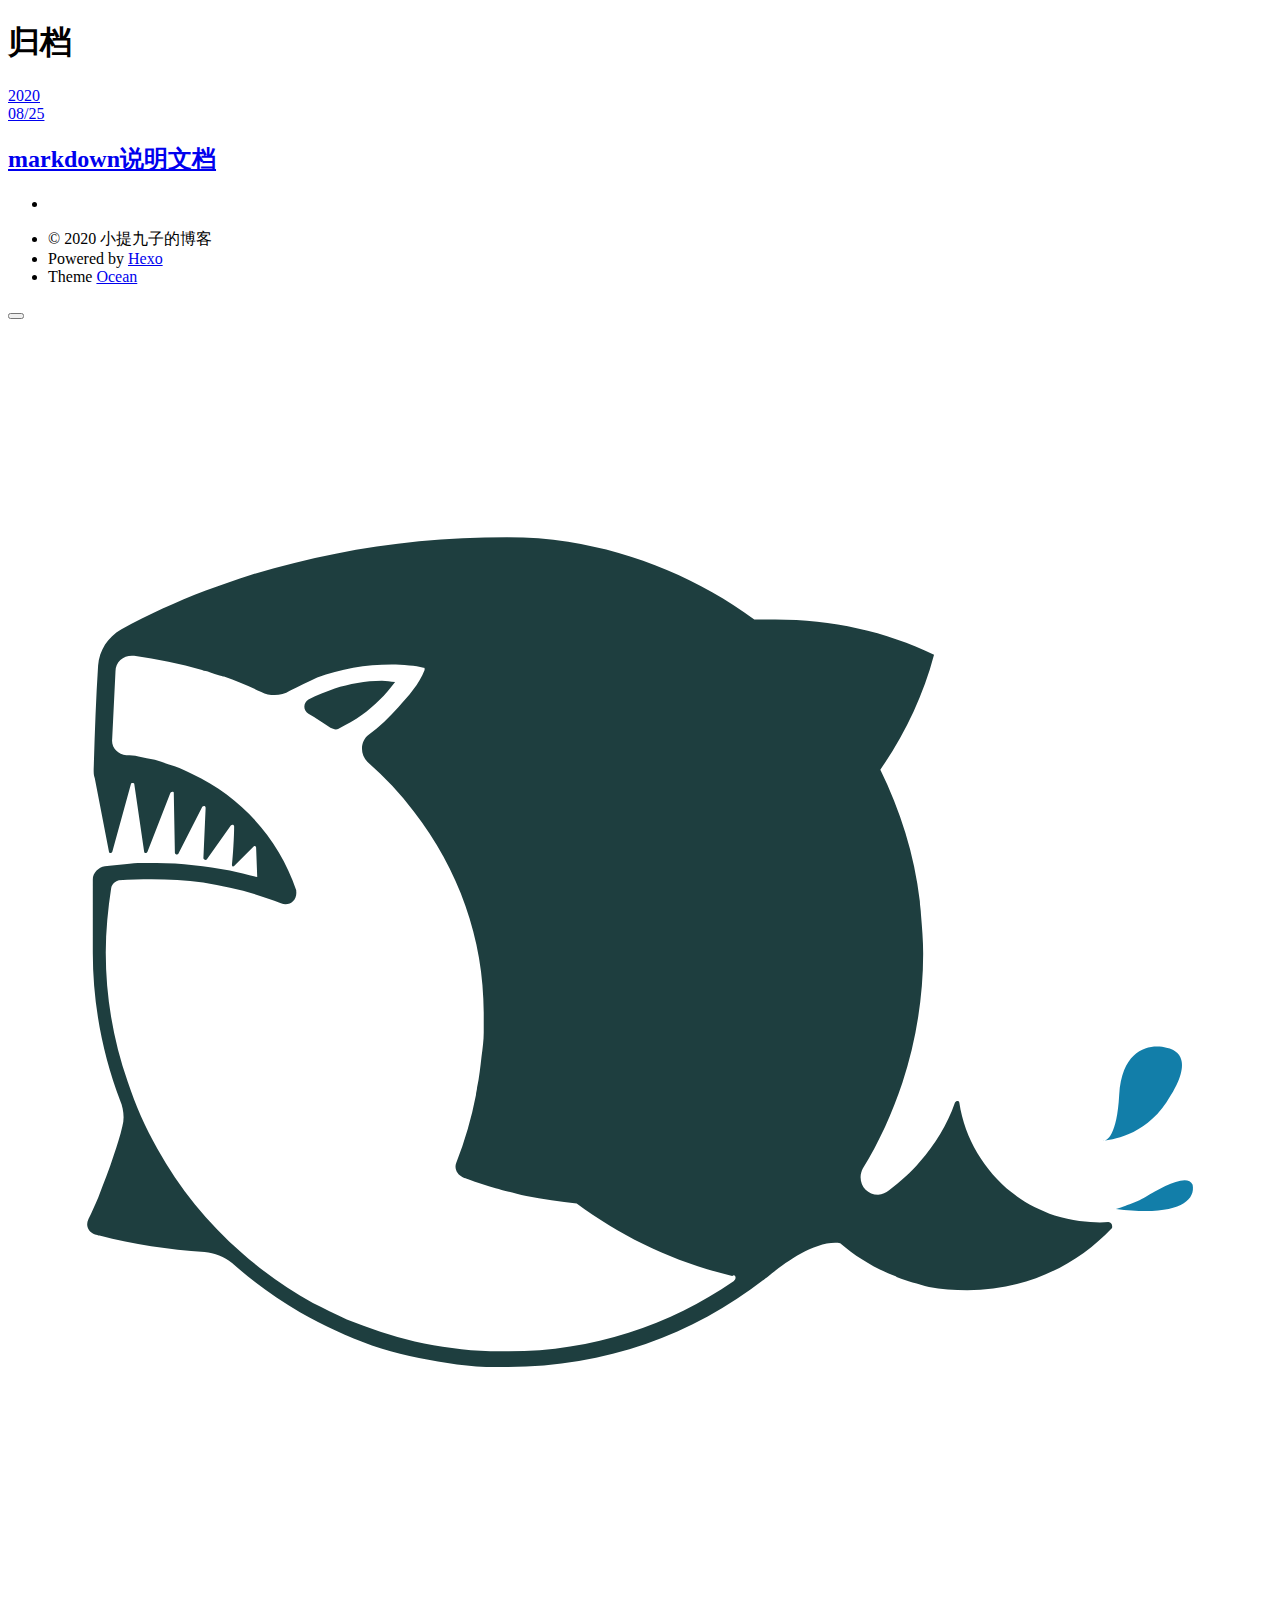
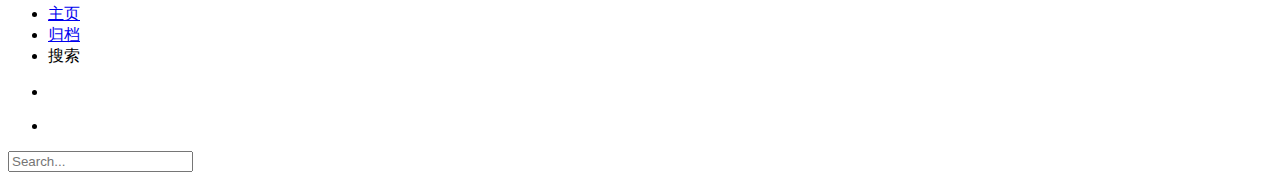
==== commit 5b5287c6: "Site updated: 2020-08-25 15:49:00" ====
--- a/archives/index.html
+++ b/archives/index.html
@@ -18,17 +18,17 @@
     <link rel="shortcut icon" href="/favicon.ico">
   
   
-<link rel="stylesheet" href="/css/style.css">
+<link rel="stylesheet" href="/blog/css/style.css">
 
   
     
-<link rel="stylesheet" href="/fancybox/jquery.fancybox.min.css">
+<link rel="stylesheet" href="/blog/fancybox/jquery.fancybox.min.css">
 
   
   
-<script src="/js/pace.min.js"></script>
+<script src="/blog/js/pace.min.js"></script>
 
-<meta name="generator" content="Hexo 5.0.2"><link rel="alternate" href="/atom.xml" title="小提九子的博客" type="application/atom+xml">
+<meta name="generator" content="Hexo 5.0.2"><link rel="alternate" href="/blog/atom.xml" title="小提九子的博客" type="application/atom+xml">
 </head>
 
 <body>
@@ -46,20 +46,20 @@
           
       <div class="archives-wrap">
         <div class="archive-year-wrap">
-          <a href="/archives/2020" class="archive-year">2020</a>
+          <a href="/blog/archives/2020" class="archive-year">2020</a>
         </div>
         <div class="archives">
           
           <article class="archive-article archive-type-post">
   <div class="archive-article-inner">
     <header class="archive-article-header">
-      <a href="/2020/08/25/mark%E4%BD%BF%E7%94%A8/" class="archive-article-date">
+      <a href="/blog/2020/08/25/mark%E4%BD%BF%E7%94%A8/" class="archive-article-date">
   <time datetime="2020-08-25T10:36:14.000Z" itemprop="datePublished">08/25</time>
 </a>
       
   
     <h2 itemprop="name">
-      <a class="archive-article-title" href="/2020/08/25/mark%E4%BD%BF%E7%94%A8/">markdown说明文档</a>
+      <a class="archive-article-title" href="/blog/2020/08/25/mark%E4%BD%BF%E7%94%A8/">markdown说明文档</a>
     </h2>
   
   
@@ -104,17 +104,17 @@
 <nav class="navbar">
   
     <div class="logo">
-      <a href="/"><img src="/images/shark.svg" alt="小提九子的博客"></a>
+      <a href="/blog/"><img src="/images/shark.svg" alt="小提九子的博客"></a>
     </div>
   
   <ul class="nav nav-main">
     
       <li class="nav-item">
-        <a class="nav-item-link" href="/">主页</a>
+        <a class="nav-item-link" href="/blog/">主页</a>
       </li>
     
       <li class="nav-item">
-        <a class="nav-item-link" href="/archives">归档</a>
+        <a class="nav-item-link" href="/blog/archives">归档</a>
       </li>
     
     <li class="nav-item">
@@ -145,27 +145,27 @@
 </div>
 </aside>
 
-<script src="/js/jquery-2.0.3.min.js"></script>
+<script src="/blog/js/jquery-2.0.3.min.js"></script>
 
 
-<script src="/js/jquery.justifiedGallery.min.js"></script>
+<script src="/blog/js/jquery.justifiedGallery.min.js"></script>
 
 
-<script src="/js/lazyload.min.js"></script>
+<script src="/blog/js/lazyload.min.js"></script>
 
 
-<script src="/js/busuanzi-2.3.pure.min.js"></script>
+<script src="/blog/js/busuanzi-2.3.pure.min.js"></script>
 
 
   
-<script src="/fancybox/jquery.fancybox.min.js"></script>
+<script src="/blog/fancybox/jquery.fancybox.min.js"></script>
 
 
 
 
 
 
-<script src="/js/ocean.js"></script>
+<script src="/blog/js/ocean.js"></script>
 
 
 </body>
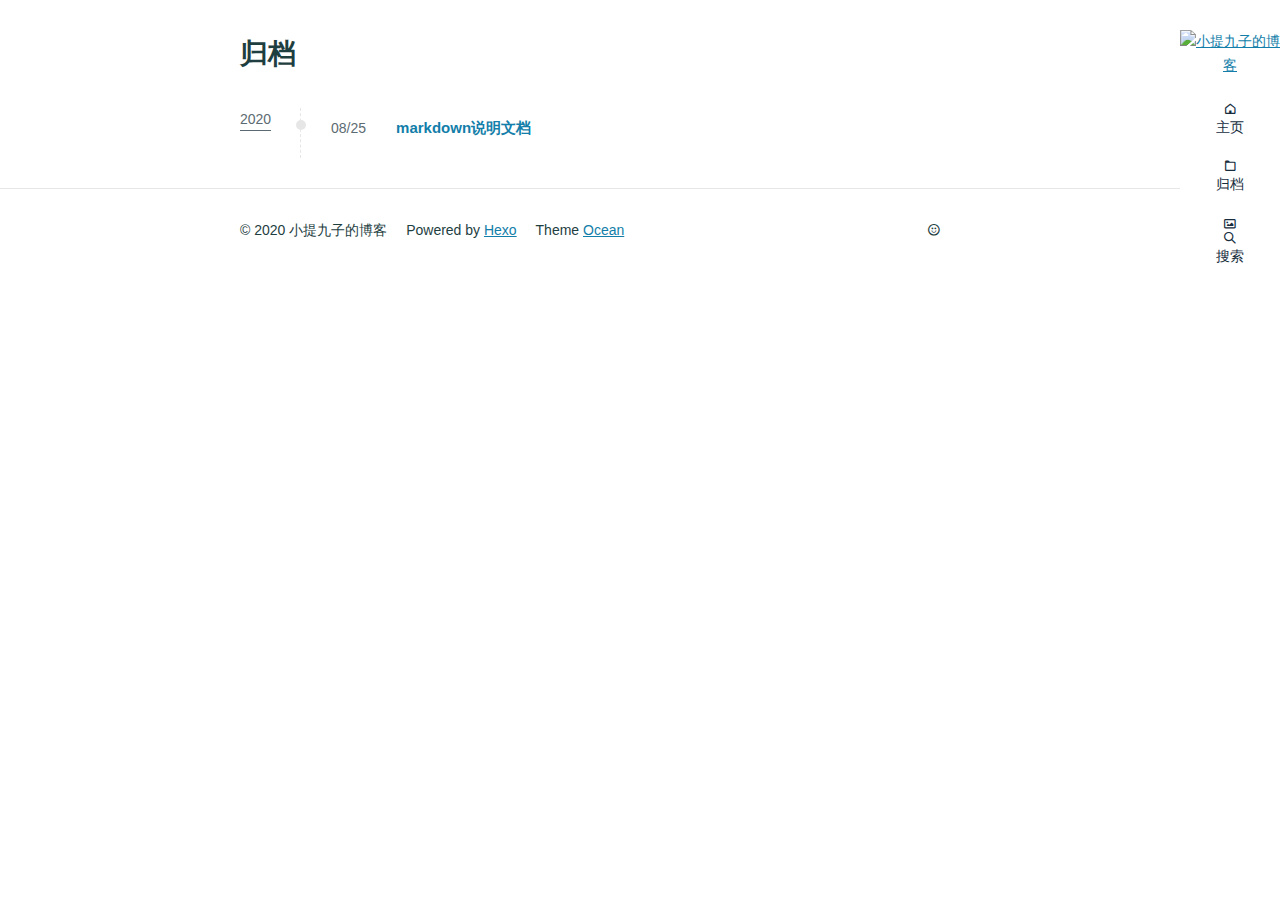
==== commit f8b10f3a: "Site updated: 2020-08-27 16:09:25" ====
--- a/archives/index.html
+++ b/archives/index.html
@@ -18,17 +18,17 @@
     <link rel="shortcut icon" href="/favicon.ico">
   
   
-<link rel="stylesheet" href="/blog/css/style.css">
+<link rel="stylesheet" href="/css/style.css">
 
   
     
-<link rel="stylesheet" href="/blog/fancybox/jquery.fancybox.min.css">
+<link rel="stylesheet" href="/fancybox/jquery.fancybox.min.css">
 
   
   
-<script src="/blog/js/pace.min.js"></script>
+<script src="/js/pace.min.js"></script>
 
-<meta name="generator" content="Hexo 5.0.2"><link rel="alternate" href="/blog/atom.xml" title="小提九子的博客" type="application/atom+xml">
+<meta name="generator" content="Hexo 5.0.2"><link rel="alternate" href="/atom.xml" title="小提九子的博客" type="application/atom+xml">
 </head>
 
 <body>
@@ -46,20 +46,20 @@
           
       <div class="archives-wrap">
         <div class="archive-year-wrap">
-          <a href="/blog/archives/2020" class="archive-year">2020</a>
+          <a href="/archives/2020" class="archive-year">2020</a>
         </div>
         <div class="archives">
           
           <article class="archive-article archive-type-post">
   <div class="archive-article-inner">
     <header class="archive-article-header">
-      <a href="/blog/2020/08/25/mark%E4%BD%BF%E7%94%A8/" class="archive-article-date">
+      <a href="/2020/08/25/mark%E4%BD%BF%E7%94%A8/" class="archive-article-date">
   <time datetime="2020-08-25T10:36:14.000Z" itemprop="datePublished">08/25</time>
 </a>
       
   
     <h2 itemprop="name">
-      <a class="archive-article-title" href="/blog/2020/08/25/mark%E4%BD%BF%E7%94%A8/">markdown说明文档</a>
+      <a class="archive-article-title" href="/2020/08/25/mark%E4%BD%BF%E7%94%A8/">markdown说明文档</a>
     </h2>
   
   
@@ -104,17 +104,17 @@
 <nav class="navbar">
   
     <div class="logo">
-      <a href="/blog/"><img src="/images/shark.svg" alt="小提九子的博客"></a>
+      <a href="/"><img src="/blog/images/shark.svg" alt="小提九子的博客"></a>
     </div>
   
   <ul class="nav nav-main">
     
       <li class="nav-item">
-        <a class="nav-item-link" href="/blog/">主页</a>
+        <a class="nav-item-link" href="/">主页</a>
       </li>
     
       <li class="nav-item">
-        <a class="nav-item-link" href="/blog/archives">归档</a>
+        <a class="nav-item-link" href="/archives">归档</a>
       </li>
     
     <li class="nav-item">
@@ -145,27 +145,27 @@
 </div>
 </aside>
 
-<script src="/blog/js/jquery-2.0.3.min.js"></script>
+<script src="/js/jquery-2.0.3.min.js"></script>
 
 
-<script src="/blog/js/jquery.justifiedGallery.min.js"></script>
+<script src="/js/jquery.justifiedGallery.min.js"></script>
 
 
-<script src="/blog/js/lazyload.min.js"></script>
+<script src="/js/lazyload.min.js"></script>
 
 
-<script src="/blog/js/busuanzi-2.3.pure.min.js"></script>
+<script src="/js/busuanzi-2.3.pure.min.js"></script>
 
 
   
-<script src="/blog/fancybox/jquery.fancybox.min.js"></script>
+<script src="/fancybox/jquery.fancybox.min.js"></script>
 
 
 
 
 
 
-<script src="/blog/js/ocean.js"></script>
+<script src="/js/ocean.js"></script>
 
 
 </body>
--- a/css/style.css
+++ b/css/style.css
@@ -0,0 +1,2453 @@
+@charset "utf-8";
+@font-face {
+  font-family: feathericon;
+  font-weight: normal;
+  font-style: normal;
+  src: url("feathericon/feathericon.eot");
+  src: url("feathericon/feathericon.eot?#iefix") format('embedded-opentype'), url("feathericon/feathericon.woff") format('woff'), url("feathericon/feathericon.ttf") format('truetype'), url("feathericon/feathericon.svg") format('svg');
+}
+.fe {
+  display: inline-block;
+  font: normal normal normal 16px feathericon;
+  font-size: inherit;
+  text-rendering: auto;
+  -webkit-font-smoothing: antialiased;
+  -moz-osx-font-smoothing: grayscale;
+}
+.fe-activity:before {
+  content: "\f1e2";
+}
+.fe-add-cart:before {
+  content: "\f1e6";
+}
+.fe-align-bottom:before {
+  content: "\f1bf";
+}
+.fe-align-center:before {
+  content: "\f195";
+}
+.fe-align-left:before {
+  content: "\f196";
+}
+.fe-align-right:before {
+  content: "\f197";
+}
+.fe-align-top:before {
+  content: "\f1c0";
+}
+.fe-align-vertically:before {
+  content: "\f1c1";
+}
+.fe-angry:before {
+  content: "\f1b6";
+}
+.fe-app-menu:before {
+  content: "\f198";
+}
+.fe-arrow-down:before {
+  content: "\f100";
+}
+.fe-arrow-left:before {
+  content: "\f101";
+}
+.fe-arrow-right:before {
+  content: "\f102";
+}
+.fe-arrow-up:before {
+  content: "\f103";
+}
+.fe-artboard:before {
+  content: "\f104";
+}
+.fe-audio-player:before {
+  content: "\f199";
+}
+.fe-backward:before {
+  content: "\f180";
+}
+.fe-bar:before {
+  content: "\f105";
+}
+.fe-bar-chart:before {
+  content: "\f106";
+}
+.fe-beer:before {
+  content: "\f107";
+}
+.fe-bell:before {
+  content: "\f108";
+}
+.fe-birthday-cake:before {
+  content: "\f163";
+}
+.fe-bold:before {
+  content: "\f179";
+}
+.fe-bolt:before {
+  content: "\f1e3";
+}
+.fe-book:before {
+  content: "\f109";
+}
+.fe-bookmark:before {
+  content: "\f170";
+}
+.fe-browser:before {
+  content: "\f10b";
+}
+.fe-brush:before {
+  content: "\f10c";
+}
+.fe-bug:before {
+  content: "\f10d";
+}
+.fe-building:before {
+  content: "\f10e";
+}
+.fe-cage:before {
+  content: "\f1e7";
+}
+.fe-calendar:before {
+  content: "\f10f";
+}
+.fe-camera:before {
+  content: "\f110";
+}
+.fe-cart:before {
+  content: "\f1e8";
+}
+.fe-check:before {
+  content: "\f111";
+}
+.fe-check-circle:before {
+  content: "\f19a";
+}
+.fe-check-circle-o:before {
+  content: "\f19b";
+}
+.fe-check-verified:before {
+  content: "\f19c";
+}
+.fe-clock:before {
+  content: "\f113";
+}
+.fe-close:before {
+  content: "\f114";
+}
+.fe-cloud:before {
+  content: "\f115";
+}
+.fe-cocktail:before {
+  content: "\f116";
+}
+.fe-code:before {
+  content: "\f117";
+}
+.fe-codepen:before {
+  content: "\f1d3";
+}
+.fe-coffee:before {
+  content: "\f166";
+}
+.fe-columns:before {
+  content: "\f118";
+}
+.fe-comment:before {
+  content: "\f119";
+}
+.fe-comment-o:before {
+  content: "\f1d2";
+}
+.fe-commenting:before {
+  content: "\f11a";
+}
+.fe-comments:before {
+  content: "\f11b";
+}
+.fe-compress:before {
+  content: "\f181";
+}
+.fe-credit-card:before {
+  content: "\f1e9";
+}
+.fe-crop:before {
+  content: "\f1c2";
+}
+.fe-cry:before {
+  content: "\f1b7";
+}
+.fe-cutlery:before {
+  content: "\f19d";
+}
+.fe-delete-link:before {
+  content: "\f19e";
+}
+.fe-desktop:before {
+  content: "\f11d";
+}
+.fe-diamond:before {
+  content: "\f11e";
+}
+.fe-difference:before {
+  content: "\f1c3";
+}
+.fe-disabled:before {
+  content: "\f11f";
+}
+.fe-disappointed:before {
+  content: "\f1b8";
+}
+.fe-distribute-horizontally:before {
+  content: "\f1cf";
+}
+.fe-distribute-vertically:before {
+  content: "\f1c5";
+}
+.fe-document:before {
+  content: "\f19f";
+}
+.fe-download:before {
+  content: "\f120";
+}
+.fe-drop-down:before {
+  content: "\f121";
+}
+.fe-drop-left:before {
+  content: "\f122";
+}
+.fe-drop-right:before {
+  content: "\f123";
+}
+.fe-drop-up:before {
+  content: "\f124";
+}
+.fe-edit:before {
+  content: "\f17f";
+}
+.fe-eject:before {
+  content: "\f182";
+}
+.fe-elipsis-h:before {
+  content: "\f125";
+}
+.fe-elipsis-v:before {
+  content: "\f126";
+}
+.fe-equalizer:before {
+  content: "\f1a0";
+}
+.fe-eraser:before {
+  content: "\f1c6";
+}
+.fe-expand:before {
+  content: "\f183";
+}
+.fe-export:before {
+  content: "\f16e";
+}
+.fe-eye:before {
+  content: "\f127";
+}
+.fe-facebook:before {
+  content: "\f1d4";
+}
+.fe-fast-backward:before {
+  content: "\f184";
+}
+.fe-fast-forward:before {
+  content: "\f185";
+}
+.fe-feather:before {
+  content: "\f174";
+}
+.fe-feed:before {
+  content: "\f128";
+}
+.fe-file:before {
+  content: "\f1b1";
+}
+.fe-file-audio:before {
+  content: "\f1b2";
+}
+.fe-file-excel:before {
+  content: "\f1a2";
+}
+.fe-file-image:before {
+  content: "\f1b3";
+}
+.fe-file-movie:before {
+  content: "\f1b4";
+}
+.fe-file-powerpoint:before {
+  content: "\f1a3";
+}
+.fe-file-word:before {
+  content: "\f1a4";
+}
+.fe-file-zip:before {
+  content: "\f1b5";
+}
+.fe-filter:before {
+  content: "\f173";
+}
+.fe-flag:before {
+  content: "\f129";
+}
+.fe-folder:before {
+  content: "\f12a";
+}
+.fe-folder-open:before {
+  content: "\f176";
+}
+.fe-fork:before {
+  content: "\f12b";
+}
+.fe-forward:before {
+  content: "\f186";
+}
+.fe-frowing:before {
+  content: "\f1b9";
+}
+.fe-gamepad:before {
+  content: "\f191";
+}
+.fe-gear:before {
+  content: "\f1a5";
+}
+.fe-gift:before {
+  content: "\f1ea";
+}
+.fe-git:before {
+  content: "\f1d5";
+}
+.fe-github:before {
+  content: "\f1d6";
+}
+.fe-github-alt:before {
+  content: "\f1d7";
+}
+.fe-globe:before {
+  content: "\f12c";
+}
+.fe-google:before {
+  content: "\f1d8";
+}
+.fe-google-plus:before {
+  content: "\f1d9";
+}
+.fe-hash:before {
+  content: "\f12d";
+}
+.fe-headphone:before {
+  content: "\f18e";
+}
+.fe-heart:before {
+  content: "\f12e";
+}
+.fe-heart-o:before {
+  content: "\f167";
+}
+.fe-home:before {
+  content: "\f12f";
+}
+.fe-import:before {
+  content: "\f16f";
+}
+.fe-info:before {
+  content: "\f130";
+}
+.fe-insert-link:before {
+  content: "\f1a6";
+}
+.fe-instagram:before {
+  content: "\f1da";
+}
+.fe-intersect:before {
+  content: "\f1c7";
+}
+.fe-italic:before {
+  content: "\f17a";
+}
+.fe-key:before {
+  content: "\f131";
+}
+.fe-keyboard:before {
+  content: "\f132";
+}
+.fe-kitchen-cooker:before {
+  content: "\f1a7";
+}
+.fe-laptop:before {
+  content: "\f133";
+}
+.fe-layer:before {
+  content: "\f18c";
+}
+.fe-layout:before {
+  content: "\f134";
+}
+.fe-line-chart:before {
+  content: "\f135";
+}
+.fe-link:before {
+  content: "\f136";
+}
+.fe-link-external:before {
+  content: "\f137";
+}
+.fe-list-bullet:before {
+  content: "\f17c";
+}
+.fe-list-order:before {
+  content: "\f17d";
+}
+.fe-list-task:before {
+  content: "\f17e";
+}
+.fe-location:before {
+  content: "\f138";
+}
+.fe-lock:before {
+  content: "\f139";
+}
+.fe-login:before {
+  content: "\f13a";
+}
+.fe-logout:before {
+  content: "\f13b";
+}
+.fe-loop:before {
+  content: "\f192";
+}
+.fe-magic:before {
+  content: "\f177";
+}
+.fe-mail:before {
+  content: "\f13c";
+}
+.fe-map:before {
+  content: "\f16d";
+}
+.fe-mask:before {
+  content: "\f1c8";
+}
+.fe-medal:before {
+  content: "\f13d";
+}
+.fe-megaphone:before {
+  content: "\f13e";
+}
+.fe-mention:before {
+  content: "\f164";
+}
+.fe-messanger:before {
+  content: "\f1e1";
+}
+.fe-minus:before {
+  content: "\f140";
+}
+.fe-mobile:before {
+  content: "\f141";
+}
+.fe-money:before {
+  content: "\f1a8";
+}
+.fe-moon:before {
+  content: "\f1ef";
+}
+.fe-mouse:before {
+  content: "\f142";
+}
+.fe-music:before {
+  content: "\f175";
+}
+.fe-open-mouth:before {
+  content: "\f1ba";
+}
+.fe-palette:before {
+  content: "\f165";
+}
+.fe-paper-plane:before {
+  content: "\f178";
+}
+.fe-pause:before {
+  content: "\f187";
+}
+.fe-pencil:before {
+  content: "\f144";
+}
+.fe-phone:before {
+  content: "\f145";
+}
+.fe-picture:before {
+  content: "\f1a9";
+}
+.fe-picture-square:before {
+  content: "\f1e4";
+}
+.fe-pie-chart:before {
+  content: "\f146";
+}
+.fe-pinterest:before {
+  content: "\f1db";
+}
+.fe-pizza:before {
+  content: "\f147";
+}
+.fe-play:before {
+  content: "\f188";
+}
+.fe-plug:before {
+  content: "\f18f";
+}
+.fe-plus:before {
+  content: "\f148";
+}
+.fe-pocket:before {
+  content: "\f1dc";
+}
+.fe-pot:before {
+  content: "\f1aa";
+}
+.fe-print:before {
+  content: "\f171";
+}
+.fe-prototype:before {
+  content: "\f149";
+}
+.fe-question:before {
+  content: "\f14a";
+}
+.fe-quote-left:before {
+  content: "\f14b";
+}
+.fe-quote-right:before {
+  content: "\f14c";
+}
+.fe-rage:before {
+  content: "\f1bb";
+}
+.fe-random:before {
+  content: "\f189";
+}
+.fe-reload:before {
+  content: "\f193";
+}
+.fe-remove-cart:before {
+  content: "\f1eb";
+}
+.fe-rocket:before {
+  content: "\f14d";
+}
+.fe-scale:before {
+  content: "\f1c9";
+}
+.fe-search:before {
+  content: "\f14e";
+}
+.fe-search-minus:before {
+  content: "\f16a";
+}
+.fe-search-plus:before {
+  content: "\f16b";
+}
+.fe-share:before {
+  content: "\f14f";
+}
+.fe-shield:before {
+  content: "\f172";
+}
+.fe-shopping-bag:before {
+  content: "\f1ec";
+}
+.fe-sitemap:before {
+  content: "\f150";
+}
+.fe-smile:before {
+  content: "\f1bc";
+}
+.fe-smile-alt:before {
+  content: "\f1bd";
+}
+.fe-speaker:before {
+  content: "\f1ab";
+}
+.fe-star:before {
+  content: "\f151";
+}
+.fe-star-o:before {
+  content: "\f168";
+}
+.fe-step-backward:before {
+  content: "\f1d0";
+}
+.fe-step-forward:before {
+  content: "\f1d1";
+}
+.fe-stop:before {
+  content: "\f18b";
+}
+.fe-subtract:before {
+  content: "\f1ca";
+}
+.fe-sunny-o:before {
+  content: "\f1f0";
+}
+.fe-sunrise:before {
+  content: "\f1f1";
+}
+.fe-sync:before {
+  content: "\f194";
+}
+.fe-table:before {
+  content: "\f1ac";
+}
+.fe-tablet:before {
+  content: "\f152";
+}
+.fe-tag:before {
+  content: "\f153";
+}
+.fe-target:before {
+  content: "\f1f3";
+}
+.fe-terminal:before {
+  content: "\f154";
+}
+.fe-text-align-center:before {
+  content: "\f1cb";
+}
+.fe-text-align-justify:before {
+  content: "\f1e5";
+}
+.fe-text-align-left:before {
+  content: "\f1cc";
+}
+.fe-text-align-right:before {
+  content: "\f1cd";
+}
+.fe-text-size:before {
+  content: "\f17b";
+}
+.fe-ticket:before {
+  content: "\f155";
+}
+.fe-tiled:before {
+  content: "\f156";
+}
+.fe-timeline:before {
+  content: "\f1ad";
+}
+.fe-tired:before {
+  content: "\f1be";
+}
+.fe-trash:before {
+  content: "\f157";
+}
+.fe-trophy:before {
+  content: "\f158";
+}
+.fe-truck:before {
+  content: "\f1ed";
+}
+.fe-twitter:before {
+  content: "\f1dd";
+}
+.fe-umbrella:before {
+  content: "\f1f2";
+}
+.fe-underline:before {
+  content: "\f1ae";
+}
+.fe-union:before {
+  content: "\f1ce";
+}
+.fe-unlock:before {
+  content: "\f169";
+}
+.fe-upload:before {
+  content: "\f159";
+}
+.fe-usb:before {
+  content: "\f190";
+}
+.fe-user:before {
+  content: "\f15a";
+}
+.fe-user-minus:before {
+  content: "\f16c";
+}
+.fe-user-plus:before {
+  content: "\f15b";
+}
+.fe-users:before {
+  content: "\f15c";
+}
+.fe-vector:before {
+  content: "\f15d";
+}
+.fe-video:before {
+  content: "\f15e";
+}
+.fe-wallet:before {
+  content: "\f1ee";
+}
+.fe-warning:before {
+  content: "\f15f";
+}
+.fe-watch:before {
+  content: "\f1af";
+}
+.fe-watch-alt:before {
+  content: "\f1b0";
+}
+.fe-wine-glass:before {
+  content: "\f161";
+}
+.fe-wordpress:before {
+  content: "\f1de";
+}
+.fe-wordpress-alt:before {
+  content: "\f1df";
+}
+.fe-wrench:before {
+  content: "\f162";
+}
+.fe-youtube:before {
+  content: "\f1e0";
+}
+/* normalize.css v8.0.0 | MIT License | github.com/necolas/normalize.css */
+html {
+  line-height: 1.15 /* 1 */;
+  -webkit-text-size-adjust: 100% /* 2 */;
+}
+body {
+  margin: 0;
+}
+h1 {
+  font-size: 2em;
+  margin: 0.67em 0;
+}
+hr {
+  box-sizing: content-box /* 1 */;
+  height: 0 /* 1 */;
+  overflow: visible /* 2 */;
+}
+pre {
+  font-family: monospace, monospace /* 1 */;
+  font-size: 1em /* 2 */;
+}
+a {
+  background-color: transparent;
+}
+abbr[title] {
+  border-bottom: none /* 1 */;
+  text-decoration: underline /* 2 */;
+  text-decoration: underline dotted /* 2 */;
+}
+b,
+strong {
+  font-weight: bolder;
+}
+code,
+kbd,
+samp {
+  font-family: monospace, monospace /* 1 */;
+  font-size: 1em /* 2 */;
+}
+small {
+  font-size: 80%;
+}
+sub,
+sup {
+  font-size: 75%;
+  line-height: 0;
+  position: relative;
+  vertical-align: baseline;
+}
+sub {
+  bottom: -0.25em;
+}
+sup {
+  top: -0.5em;
+}
+img {
+  border-style: none;
+}
+button,
+input,
+optgroup,
+select,
+textarea {
+  font-family: inherit /* 1 */;
+  font-size: 100% /* 1 */;
+  line-height: 1.15 /* 1 */;
+  margin: 0 /* 2 */;
+}
+button,
+input {
+  overflow: visible;
+}
+button,
+select {
+  text-transform: none;
+}
+button,
+[type="button"],
+[type="reset"],
+[type="submit"] {
+  -webkit-appearance: button;
+}
+button::-moz-focus-inner,
+[type="button"]::-moz-focus-inner,
+[type="reset"]::-moz-focus-inner,
+[type="submit"]::-moz-focus-inner {
+  border-style: none;
+  padding: 0;
+}
+button:-moz-focusring,
+[type="button"]-moz-focusring,
+[type="reset"]-moz-focusring,
+[type="submit"]-moz-focusring {
+  outline: 1px dotted ButtonText;
+}
+fieldset {
+  padding: 0.35em 0.75em 0.625em;
+}
+legend {
+  box-sizing: border-box /* 1 */;
+  color: inherit /* 2 */;
+  display: table /* 1 */;
+  max-width: 100% /* 1 */;
+  padding: 0 /* 3 */;
+  white-space: normal /* 1 */;
+}
+progress {
+  vertical-align: baseline;
+}
+textarea {
+  overflow: auto;
+}
+[type="checkbox"],
+[type="radio"] {
+  box-sizing: border-box /* 1 */;
+  padding: 0 /* 2 */;
+}
+[type="number"]::-webkit-inner-spin-button,
+[type="number"]::-webkit-outer-spin-button {
+  height: auto;
+}
+[type="search"] {
+  -webkit-appearance: textfield /* 1 */;
+  outline-offset: -2px /* 2 */;
+}
+[type="search"]::-webkit-search-decoration {
+  -webkit-appearance: none;
+}
+::-webkit-file-upload-button {
+  -webkit-appearance: button /* 1 */;
+  font: inherit /* 2 */;
+}
+details {
+  display: block;
+}
+summary {
+  display: list-item;
+}
+template {
+  display: none;
+}
+[hidden] {
+  display: none;
+}
+*,
+*::before,
+*::after {
+  box-sizing: border-box;
+}
+html,
+body {
+  height: 100%;
+}
+html {
+  font-size: 62.5%;
+  -webkit-text-size-adjust: 100%;
+  -ms-text-size-adjust: 100%;
+  -ms-overflow-style: scrollbar;
+  -webkit-tap-highlight-color: transparent;
+}
+body {
+  position: relative;
+  background-color: #fff;
+  font-family: "Helvetica Neue", Helvetica, "PingFang SC", "Hiragino Sans GB", "Microsoft YaHei", "微软雅黑", Arial, sans-serif;
+  font-size: 1.4rem;
+  line-height: 1.7;
+  color: #1e3e3f;
+  padding: 0;
+  margin: 0;
+  overflow-x: hidden;
+  text-size-adjust: 100%;
+}
+body ::selection {
+  background: #5c6b72;
+  color: #e6e6e6;
+}
+a {
+  color: #127ea9;
+}
+a:hover {
+  color: #1594c6;
+}
+a:active {
+  color: #1178a1;
+}
+a.disabled {
+  color: #adb5bd;
+}
+img {
+  max-width: 100%;
+}
+.article-date,
+.article-category .article-category-link,
+.archive-year-wrap .archive-year,
+.archive-article-date {
+  text-decoration: none;
+  color: #5c6b72;
+}
+.article-date:hover,
+.article-category .article-category-link:hover,
+.archive-year-wrap .archive-year:hover,
+.archive-article-date:hover {
+  color: #5c6b72;
+}
+.archive-article-inner {
+  -webkit-border-radius: 4px;
+  -moz-border-radius: 4px;
+  border-radius: 4px;
+}
+.article-entry h1,
+.article-entry h2,
+.article-entry h3,
+.article-entry h4,
+.article-entry h5,
+.article-entry h6 {
+  margin: 1.5rem 0;
+}
+.article-entry hr {
+  height: 0.1rem;
+  background-color: #e6e6e6;
+  border: none;
+  padding: 0;
+  margin: 1.5rem 0;
+}
+.article-entry strong {
+  font-weight: bold;
+}
+.article-entry em,
+.article-entry cite {
+  font-style: italic;
+}
+.article-entry sup,
+.article-entry sub {
+  font-size: 75%;
+  line-height: 0;
+  position: relative;
+  vertical-align: baseline;
+}
+.article-entry sup {
+  top: -0.5rem;
+}
+.article-entry sub {
+  bottom: -0.25rem;
+}
+.article-entry small {
+  font-size: 85%;
+}
+.article-entry acronym,
+.article-entry abbr {
+  border-bottom: 0.1rem #e6e6e6 dotted;
+}
+.article-entry ul,
+.article-entry ol,
+.article-entry dl {
+  margin: 1.5rem 0;
+  line-height: line-height;
+}
+.article-entry p,
+.article-entry table,
+.article-entry blockquote {
+  margin: 1.5rem 0;
+}
+.article-entry img,
+.article-entry video {
+  max-width: 100%;
+  height: auto;
+  display: block;
+  margin: auto;
+}
+.article-entry iframe {
+  border: none;
+}
+.article-entry table {
+  width: 100%;
+  border-collapse: collapse;
+  vertical-align: middle;
+  empty-cells: show;
+  text-align: left;
+}
+.article-entry table th,
+.article-entry table td,
+.article-entry table {
+  border: 0.1rem #e6e6e6 solid;
+}
+.article-entry table th,
+.article-entry table td {
+  padding: 1rem 1.5rem;
+}
+.article-entry table tbody tr:nth-child(2n) {
+  background-color: rgba(230,230,230,0.25);
+}
+.article-entry blockquote {
+  display: block;
+  padding: 0 1.5rem;
+  width: 100%;
+  overflow: auto;
+  border-left: 0.3rem #9c8079 solid;
+  color: #5c6b72;
+}
+.article-entry blockquote > :first-child {
+  margin-top: 0;
+}
+.article-entry blockquote > :last-child {
+  margin-bottom: 0;
+}
+.article-entry blockquote footer cite:before {
+  content: "—";
+  padding: 0 0.5rem;
+}
+.jumbotron {
+  padding: 0;
+  margin-bottom: 3rem;
+  text-align: center;
+}
+.content,
+.sidebar {
+  transition: all 0.3s ease-in-out;
+}
+.content {
+  position: relative;
+  z-index: 1;
+  margin-right: 0;
+}
+.content.on {
+  transform: translateX(-10rem);
+}
+.sidebar {
+  position: fixed;
+  z-index: 9;
+  top: 0;
+  right: -10rem;
+  bottom: 0;
+  width: 10rem;
+  background-color: #f4f4f4;
+}
+.sidebar.on {
+  right: 0;
+}
+.navbar-toggle {
+  position: absolute;
+  top: 1.5rem;
+  right: 11.5rem;
+  padding: 0.5rem 1rem;
+  border: none;
+  -webkit-border-radius: 0.4rem;
+  -moz-border-radius: 0.4rem;
+  border-radius: 0.4rem;
+  background-color: rgba(30,62,63,0.25);
+  color: #fff;
+}
+.navbar-toggle::before {
+  content: '\f105';
+  font-family: feathericon;
+  font-size: larger;
+}
+.wrap,
+.outer {
+  width: 100%;
+  padding-right: 1.5rem;
+  padding-left: 1.5rem;
+  margin: auto;
+}
+.wrap::before,
+.outer::before,
+.wrap::after,
+.outer::after {
+  content: "";
+  display: table;
+  clear: both;
+}
+.local-search {
+  width: 100%;
+}
+.tocbot {
+  display: none;
+}
+@media (min-width: 768px) {
+  .jumbotron {
+    margin-bottom: 6rem;
+  }
+  .content {
+    margin-right: 10rem;
+  }
+  .sidebar {
+    right: 0;
+    background-color: #fff;
+  }
+  .navbar-toggle {
+    display: none;
+  }
+  .wrap,
+  .outer {
+    width: 70rem;
+    padding-right: 0;
+    padding-left: 0;
+  }
+  .local-search {
+    width: 70rem;
+  }
+}
+@media (min-width: 1200px) {
+  .tocbot {
+    display: block;
+  }
+}
+.list-unstyled,
+.list-inline {
+  list-style: none;
+  padding-left: 0;
+  margin-left: 0;
+}
+.list-inline {
+  position: relative;
+  margin: 0 -0.75rem;
+}
+.list-inline > li {
+  display: inline-block;
+  padding: 0 0.75rem;
+}
+.category-list {
+  list-style: none;
+  padding-left: 0;
+  margin-left: 0;
+  margin-right: -0.5rem;
+  margin-left: -0.5rem;
+}
+.category-list > .category-list-item {
+  display: inline-block;
+  padding: 0.5rem 1rem;
+}
+.category-list > .category-list-item:before {
+  content: "\f18c";
+  font-family: feathericon;
+  margin-right: 0.5rem;
+}
+.tag-list {
+  list-style: none;
+  padding-left: 0;
+  margin-left: 0;
+  margin-right: -0.5rem;
+  margin-left: -0.5rem;
+}
+.tag-list > .tag-list-item {
+  display: inline-block;
+  padding: 0.5rem 1rem;
+}
+.tag-list > .tag-list-item:before {
+  content: "\f153";
+  font-family: feathericon;
+  margin-right: 0.5rem;
+}
+.video {
+  position: relative;
+  height: auto;
+}
+.video .brand {
+  width: 4.2rem;
+}
+.video-frame {
+  position: absolute;
+  z-index: 1;
+  right: 0;
+  bottom: 0;
+  left: 0;
+  min-width: 100%;
+}
+.video-frame img {
+  display: block;
+  width: 100%;
+}
+.video-media {
+  position: relative;
+  z-index: 0;
+  height: 90vh;
+  overflow: hidden;
+}
+.video-media video,
+.video-media img {
+  position: absolute;
+  top: 50%;
+  left: 50%;
+  transform: translate(-50%, -50%);
+  min-width: 100%;
+  min-height: 100%;
+}
+.video-overlay {
+  position: absolute;
+  top: 0;
+  bottom: 0;
+  left: 0;
+  right: 0;
+  background-color: rgba(178,191,204,0.6);
+}
+.video-inner {
+  position: absolute;
+  top: 50%;
+  left: 50%;
+  transform: translate(-50%, -65%);
+}
+.video-inner a,
+.video-inner {
+  color: #fff;
+  text-decoration: none;
+}
+.video-learn-more {
+  position: absolute;
+  z-index: 1;
+  bottom: -3rem;
+  right: 0;
+  left: 0;
+}
+.video-learn-more a > .fe {
+  font-size: 3rem;
+  color: #adb5bd;
+}
+.video-learn-more a > .fe:hover {
+  color: #1e3e3f;
+}
+.search-form-wrap {
+  position: fixed;
+  top: -100%;
+  right: 10rem;
+  left: 0;
+  opacity: 0;
+  transition: 0.3s;
+}
+.search-form-wrap.on {
+  top: 0;
+  opacity: 1;
+}
+.local-search {
+  position: relative;
+  margin: 0 auto;
+  padding: 3rem;
+  background-color: #fff;
+  box-shadow: 0 1rem 3rem rgba(30,62,63,0.05);
+  max-height: 100vh;
+  overflow-y: auto;
+}
+.local-search-input {
+  border: 0.1rem #e6e6e6 solid;
+  -webkit-border-radius: 0.4rem;
+  -moz-border-radius: 0.4rem;
+  border-radius: 0.4rem;
+  background-color: #fff;
+  width: 100%;
+  padding: 1rem 1.5rem;
+  outline: none;
+}
+.local-search-input::-webkit-search-results-decoration,
+.local-search-input::-webkit-search-cancel-button {
+  -webkit-appearance: none;
+}
+.local-search-close {
+  position: absolute;
+  top: 3.85rem;
+  right: 4.25rem;
+  display: block;
+  height: 2rem;
+  width: 2rem;
+  padding: 0;
+  border: none;
+  -webkit-border-radius: 50%;
+  -moz-border-radius: 50%;
+  border-radius: 50%;
+  background-color: #9c8079;
+  color: #fff;
+  text-align: center;
+  cursor: pointer;
+}
+.local-search-close::before {
+  content: '\f114';
+  font-family: feathericon;
+}
+.local-search-result {
+  text-align: left;
+}
+.search-result-list {
+  list-style: none;
+  padding-left: 0;
+  margin-left: 0;
+}
+.search-result-list li {
+  padding: 1.5rem 0;
+}
+.search-result-list li:not(:last-child) {
+  border-bottom: 0.1rem #e6e6e6 solid;
+}
+.search-result-list li .search-result-title {
+  font-size: 1.6rem;
+  font-weight: bold;
+}
+.search-result-list li .search-result {
+  padding-top: 0.5rem;
+  margin: 0;
+  max-height: 12rem;
+  overflow: hidden;
+}
+.search-result-list li em.search-keyword {
+  color: #9e6a4d;
+}
+.search-result-empty {
+  padding: 3rem 0 0;
+}
+.article {
+  padding: 3rem 0;
+}
+.article-topping {
+  position: absolute;
+  top: 0;
+  left: -3rem;
+  color: #ea434a;
+}
+.article-topping .fe {
+  font-size: 2rem;
+  line-height: 1.7;
+}
+.article-meta::before,
+.article-meta::after {
+  content: "";
+  display: table;
+  clear: both;
+}
+.article-date::before {
+  content: '\f10f';
+  margin-right: 0.5rem;
+  font-family: feathericon;
+  opacity: 0.5;
+}
+.article-category {
+  display: inline-block;
+  margin-left: 1.5rem;
+}
+.article-category:before {
+  content: "\f18c";
+  font-family: feathericon;
+  margin-right: 0.5rem;
+}
+.archive-article-header + .article-category {
+  margin-left: 0;
+}
+.article-entry {
+  margin-top: 3rem;
+  color: #1e3e3f;
+}
+.article-entry::before,
+.article-entry::after {
+  content: "";
+  display: table;
+  clear: both;
+}
+.article-entry .pullquote {
+  text-align: left;
+  width: 45%;
+  margin: 0;
+}
+.article-entry .pullquote.left {
+  margin-left: 0.5em;
+  margin-right: 1em;
+}
+.article-entry .pullquote.right {
+  margin-right: 0.5em;
+  margin-left: 1em;
+}
+.article-entry .caption {
+  color: color-grey;
+  display: block;
+  font-size: 0.9em;
+  margin-top: 0.5em;
+  position: relative;
+  text-align: center;
+}
+.article-entry .video-container {
+  position: relative;
+  padding-top: 56.25%;
+  height: 0;
+  overflow: hidden;
+}
+.article-entry .video-container iframe,
+.article-entry .video-container object,
+.article-entry .video-container embed {
+  position: absolute;
+  top: 0;
+  left: 0;
+  width: 100%;
+  height: 100%;
+  margin-top: 0;
+}
+.article-header {
+  position: relative;
+}
+.article-header h1,
+.article-header h2 {
+  margin: 0;
+}
+.article-header .article-title {
+  text-decoration: none;
+  color: #1e3e3f;
+}
+.article-footer {
+  margin-top: 3rem;
+}
+.article-footer::before,
+.article-footer::after {
+  content: "";
+  display: table;
+  clear: both;
+}
+.article-tag-list {
+  list-style: none;
+  padding-left: 0;
+  margin-left: 0;
+  margin: 0;
+}
+.article-tag-list:before {
+  content: "\f153";
+  font-family: feathericon;
+  margin-right: 0.5rem;
+}
+.article-tag-list .article-tag-list-item {
+  display: inline-block;
+  padding-right: 1rem;
+}
+.article-tag-list .article-tag-list-link {
+  text-decoration: none;
+}
+.article-comment-link {
+  float: right;
+}
+.article-comment-link:before {
+  content: "\f1d2";
+  font-family: feathericon;
+  padding-right: 8px;
+}
+.article-share-link {
+  cursor: pointer;
+  float: right;
+  margin-left: 20px;
+}
+.article-share-link:before {
+  content: "\f14f";
+  font-family: feathericon;
+  padding-right: 6px;
+}
+.article-nav {
+  position: relative;
+  padding-top: 3rem;
+  margin-top: 5rem;
+  border-top: 0.1rem #e6e6e6 solid;
+}
+.article-nav::before,
+.article-nav::after {
+  content: "";
+  display: table;
+  clear: both;
+}
+.article-nav-link {
+  display: block;
+  text-decoration: none;
+}
+.article-nav-link:first-child {
+  float: left;
+}
+.article-nav-link:last-child {
+  float: right;
+  text-align: right;
+}
+.article-nav-caption {
+  color: #5c6b72;
+}
+.article-nav-title {
+  font-size: inherit;
+}
+.article-share-box {
+  position: absolute;
+  display: none;
+  background: #fff;
+  -webkit-border-radius: 0.4rem;
+  -moz-border-radius: 0.4rem;
+  border-radius: 0.4rem;
+  box-shadow: 1px 2px 10px rgba(0,0,0,0.2);
+  -webkit-border-radius: 3px;
+  -moz-border-radius: 3px;
+  border-radius: 3px;
+  margin-left: -145px;
+  overflow: hidden;
+  z-index: 1;
+}
+.article-share-box.on {
+  display: block;
+}
+.article-share-input {
+  width: 100%;
+  background: none;
+  box-sizing: border-box;
+  padding: 0 1.5rem;
+  outline: none;
+  border: none;
+  border-bottom: 0.1rem #e6e6e6 solid;
+  height: 3.6rem;
+  line-height: 3.6rem;
+}
+.article-share-links::before,
+.article-share-links::after {
+  content: "";
+  display: table;
+  clear: both;
+}
+.article-share-twitter,
+.article-share-facebook,
+.article-share-pinterest,
+.article-share-google {
+  position: relative;
+  display: block;
+  float: left;
+  width: 5rem;
+  height: 3.6rem;
+  color: #172d3e;
+  text-align: center;
+  text-decoration: none;
+}
+.article-share-twitter:before,
+.article-share-facebook:before,
+.article-share-pinterest:before,
+.article-share-google:before {
+  font-size: 20px;
+  font-family: feathericon;
+}
+.article-share-twitter:hover,
+.article-share-facebook:hover,
+.article-share-pinterest:hover,
+.article-share-google:hover {
+  color: #fff;
+}
+.article-share-twitter:before {
+  content: "\f1dd";
+}
+.article-share-twitter:hover {
+  background: #00aced;
+  text-shadow: 0 1px #008abe;
+}
+.article-share-facebook:before {
+  content: "\f1d4";
+}
+.article-share-facebook:hover {
+  background: #3b5998;
+  text-shadow: 0 1px #2f477a;
+}
+.article-share-pinterest:before {
+  content: "\f1db";
+}
+.article-share-pinterest:hover {
+  background: #cb2027;
+  text-shadow: 0 1px #a21a1f;
+}
+.article-share-google:before {
+  content: "\f1d8";
+}
+.article-share-google:hover {
+  background: #dd4b39;
+  text-shadow: 0 1px #be3221;
+}
+.tocbot {
+  position: absolute;
+  top: 14rem;
+  left: calc((100vw - 70rem) / 2 + 70rem);
+  font-size: 80%;
+  opacity: 0.8;
+}
+.tocbot > .toc-list {
+  position: relative;
+  overflow: hidden;
+}
+.toc-list {
+  list-style: none;
+  padding-left: 0;
+  margin-left: 0;
+  padding-left: 1rem;
+}
+a.toc-link {
+  height: 100%;
+  color: #172d3e;
+  text-decoration: none;
+}
+.is-collapsible {
+  max-height: 1000px;
+  overflow: hidden;
+  transition: all;
+}
+.is-collapsed {
+  max-height: 0;
+}
+.is-position-fixed {
+  position: fixed !important;
+  top: 0;
+  right: 10rem;
+}
+.is-active-link {
+  font-weight: 700;
+}
+.toc-link::before {
+  background-color: #e6e6e6;
+  content: ' ';
+  display: inline-block;
+  height: inherit;
+  left: 0;
+  margin-top: -1px;
+  position: absolute;
+  width: 2px;
+}
+.is-active-link::before {
+  background-color: #127ea9;
+}
+.article-gallery {
+  position: relative;
+}
+.article-gallery-photos {
+  position: relative;
+  overflow: hidden;
+}
+.article-gallery-img {
+  display: none;
+  max-width: 100%;
+}
+.article-gallery-img:first-child {
+  display: block;
+}
+.article-gallery-img.loaded {
+  position: absolute;
+  display: block;
+}
+.article-gallery-img img {
+  display: block;
+  max-width: 100%;
+  margin: 0 auto;
+}
+.article-albums {
+  position: relative;
+}
+.article-albums-photos {
+  position: relative;
+  display: flex;
+  flex-wrap: wrap;
+  list-style: none;
+  padding-left: 0;
+  margin-left: 0;
+}
+.article-albums-photos::before,
+.article-albums-photos::after {
+  content: "";
+  display: table;
+  clear: both;
+}
+.article-albums-photos::after {
+  content: '';
+  flex-grow: 999999999;
+}
+.article-albums-photos .article-albums-item {
+  position: relative;
+  flex-grow: 1;
+  margin: 0.5rem;
+  overflow: hidden;
+}
+.article-albums-photos .article-albums-item img {
+  object-fit: cover;
+  max-width: 100%;
+  min-width: 100%;
+  vertical-align: center;
+}
+.article-albums-photos .article-albums-item .article-albums-caption {
+  display: block;
+  width: 100%;
+  padding: 1rem 0;
+  text-align: center;
+}
+@media (min-width: 576px) {
+  .article-albums-item img {
+    height: 32rem;
+  }
+  .article-albums-item .article-albums-caption {
+    position: absolute;
+    bottom: 0;
+    left: 0;
+    width: 100%;
+    background-color: rgba(0,0,0,0.5);
+    background: linear-gradient(to top, rgba(0,0,0,0.5), transparent);
+    color: #fff;
+    padding: 1rem;
+    opacity: 0;
+    transform: translateY(100%);
+    transition: all 0.3s ease-in-out;
+  }
+  .article-albums-item:hover .article-albums-caption {
+    opacity: 1;
+    transform: translateY(0);
+  }
+}
+@media (min-width: 768px) {
+  .article-albums-item img {
+    height: 20rem;
+  }
+}
+.justified-gallery {
+  width: 100%;
+  position: relative;
+  overflow: hidden;
+}
+.justified-gallery > a,
+.justified-gallery > div,
+.justified-gallery > figure {
+  position: absolute;
+  display: inline-block;
+  overflow: hidden;
+  background: #adb5bd /* To have gray placeholders while the gallery is loading with waitThumbnailsLoad = false */;
+  filter: "alpha(opacity=10)";
+  opacity: 0.1;
+  margin: 0;
+  padding: 0;
+}
+.justified-gallery > a > img,
+.justified-gallery > div > img,
+.justified-gallery > figure > img,
+.justified-gallery > a > a > img,
+.justified-gallery > div > a > img,
+.justified-gallery > figure > a > img,
+.justified-gallery > a > svg,
+.justified-gallery > div > svg,
+.justified-gallery > figure > svg,
+.justified-gallery > a > a > svg,
+.justified-gallery > div > a > svg,
+.justified-gallery > figure > a > svg {
+  position: absolute;
+  top: 50%;
+  left: 50%;
+  margin: 0;
+  padding: 0;
+  border: none;
+  filter: "alpha(opacity=0)";
+  opacity: 0;
+}
+.justified-gallery > a > .caption,
+.justified-gallery > div > .caption,
+.justified-gallery > figure > .caption {
+  display: none;
+  position: absolute;
+  right: 0;
+  bottom: 0;
+  left: 0;
+  padding: 1rem;
+  background-color: rgba(0,0,0,0.5);
+  background: linear-gradient(to top, rgba(0,0,0,0.5), transparent);
+  color: #fff;
+}
+.justified-gallery > a > .caption.caption-visible,
+.justified-gallery > div > .caption.caption-visible,
+.justified-gallery > figure > .caption.caption-visible {
+  display: initial;
+}
+.justified-gallery > .jg-entry-visible {
+  filter: "alpha(opacity=100)";
+  opacity: 1;
+  background: none;
+}
+.justified-gallery > .jg-entry-visible > img,
+.justified-gallery > .jg-entry-visible > a > img,
+.justified-gallery > .jg-entry-visible > svg,
+.justified-gallery > .jg-entry-visible > a > svg {
+  filter: "alpha(opacity=100)";
+  opacity: 1;
+  -webkit-transition: opacity 500ms ease-in;
+  -moz-transition: opacity 500ms ease-in;
+  -o-transition: opacity 500ms ease-in;
+  transition: opacity;
+}
+.justified-gallery > .jg-filtered {
+  display: none;
+}
+.justified-gallery > .jg-filtered > .spinner {
+  position: absolute;
+  bottom: 0;
+  margin-left: -24px;
+  padding: 10px 0 10px 0;
+  left: 50%;
+  filter: "alpha(opacity=100)";
+  opacity: 1;
+  overflow: initial;
+}
+.justified-gallery > .jg-filtered > span {
+  display: inline-block;
+  filter: "alpha(opacity=0)";
+  opacity: 0;
+  width: 8px;
+  height: 8px;
+  margin: 0 4px 0 4px;
+  background-color: #000;
+  -webkit-border-radius: 6px;
+  -moz-border-radius: 6px;
+  border-radius: 6px;
+}
+.articles .article {
+  padding: 4.5rem 0;
+}
+.articles .article:not(:last-child) {
+  border-bottom: 0.1rem #e6e6e6 solid;
+}
+.articles .article-entry,
+.articles .article-footer {
+  margin-top: 0;
+}
+.articles .article-entry .article-gallery {
+  margin-top: 1.5rem;
+}
+.archives-wrap {
+  position: relative;
+}
+.archives-wrap::before,
+.archives-wrap::after {
+  content: "";
+  display: table;
+  clear: both;
+}
+.archives-wrap:first-child {
+  margin-top: 3rem;
+}
+.archives-wrap:last-child {
+  margin-bottom: 3rem;
+}
+.archive-year-wrap {
+  position: absolute;
+  top: 0;
+  left: 0;
+  width: 6rem;
+}
+.archive-year-wrap .archive-year {
+  position: relative;
+  display: inline-block;
+}
+.archive-year-wrap .archive-year::after {
+  content: '';
+  position: absolute;
+  left: 0;
+  bottom: 0;
+  height: 0.15rem;
+  background-color: #5c6b72;
+  width: 100%;
+}
+.archives {
+  margin-left: 6rem;
+  border-left: 0.1rem #e6e6e6 dashed;
+  padding-left: 3rem;
+}
+.archives::before,
+.archives::after {
+  content: "";
+  display: table;
+  clear: both;
+}
+.archive-article-inner {
+  margin-bottom: 1.5rem;
+}
+.archive-article-header {
+  display: table-row;
+}
+.archive-article-header > a,
+.archive-article-header > h2 {
+  display: table-cell;
+}
+.archive-article-header h2 {
+  margin: 0;
+  padding-left: 3rem;
+}
+.archive-article-header h2 .archive-article-title {
+  text-decoration: none;
+  font-size: 1.5rem;
+}
+.archive-article-footer {
+  margin-top: 1.5rem;
+}
+.archive-article-date {
+  position: relative;
+  display: block;
+}
+.archive-article-date::before {
+  content: '';
+  position: absolute;
+  top: 50%;
+  left: -3.5rem;
+  margin-top: -0.5rem;
+  width: 1rem;
+  height: 1rem;
+  -webkit-border-radius: 1rem;
+  -moz-border-radius: 1rem;
+  border-radius: 1rem;
+  background-color: #e6e6e6;
+}
+.page-type-title {
+  margin: 0;
+  padding: 3rem 0;
+}
+.page-nav {
+  margin: 3rem auto;
+  text-align: center;
+  overflow: hidden;
+}
+.page-nav::before,
+.page-nav::after {
+  content: "";
+  display: table;
+  clear: both;
+}
+.page-nav a,
+.page-nav span {
+  padding: 1rem 1.5rem;
+  line-height: 1;
+}
+.page-nav a {
+  text-decoration: none;
+}
+.page-nav .prev {
+  float: left;
+}
+.page-nav .next {
+  float: right;
+}
+.page-nav .page-number {
+  display: inline-block;
+}
+@media mq-mobile {
+  .page-nav .page-number {
+    display: none;
+  }
+}
+.page-nav .current {
+  font-weight: bold;
+}
+.page-nav .space {
+  color: #e6e6e6;
+}
+.footer {
+  border-top: 0.1rem #e6e6e6 solid;
+  padding: 3rem 0;
+}
+.float-left {
+  float: left !important;
+}
+.float-right {
+  float: right !important;
+}
+.float-none {
+  float: none !important;
+}
+.article-entry pre,
+.article-entry .highlight {
+  background: #f6f8fa;
+  padding: 1.5rem;
+  margin: 1.5rem 0;
+  -webkit-border-radius: 0.4rem;
+  -moz-border-radius: 0.4rem;
+  border-radius: 0.4rem;
+  overflow: auto;
+  color: #4d4d4c;
+}
+.article-entry .highlight .gutter pre,
+.article-entry .gist .gist-file .gist-data .line-numbers {
+  color: #8e908c;
+}
+.article-entry pre,
+.article-entry code {
+  font-family: inherit;
+  text-shadow: none;
+}
+.article-entry code {
+  background: #f6f8fa;
+  padding: 0.25rem;
+  -webkit-border-radius: 0.4rem;
+  -moz-border-radius: 0.4rem;
+  border-radius: 0.4rem;
+}
+.article-entry pre code {
+  background: none;
+  padding: 0;
+}
+.article-entry .highlight pre {
+  border: none;
+  margin: 0;
+  padding: 0;
+}
+.article-entry .highlight table {
+  margin: 0;
+  width: auto;
+  border: none;
+}
+.article-entry .highlight td {
+  border: none;
+  padding: 0;
+}
+.article-entry .highlight figcaption {
+  font-size: 85%;
+  color: #8e908c;
+  line-height: 1rem;
+  margin-bottom: 1rem;
+}
+.article-entry .highlight figcaption::before,
+.article-entry .highlight figcaption::after {
+  content: "";
+  display: table;
+  clear: both;
+}
+.article-entry .highlight figcaption a {
+  float: right;
+}
+.article-entry .highlight .gutter {
+  -webkit-user-select: none;
+  -moz-user-select: none;
+  -ms-user-select: none;
+  user-select: none;
+}
+.article-entry .highlight .gutter pre {
+  text-align: right;
+  padding-right: 1.5rem;
+}
+.article-entry .highlight .line {
+  height: inherit;
+}
+.article-entry .highlight .line.marked {
+  background: #d6d6d6;
+}
+.article-entry .gist {
+  background: #f6f8fa;
+}
+.article-entry .gist .gist-file {
+  border: none;
+  margin: 0;
+}
+.article-entry .gist .gist-file .gist-data {
+  background: none;
+  border: none;
+}
+.article-entry .gist .gist-file .gist-data .line-numbers {
+  background: none;
+  border: none;
+}
+.article-entry .gist .gist-file .gist-data .line-data {
+  padding: 0 !important;
+}
+.article-entry .gist .gist-file .highlight {
+  margin: 0;
+  padding: 0;
+  border: none;
+}
+.article-entry .gist .gist-file .gist-meta {
+  background: #f6f8fa;
+  color: #8e908c;
+  padding: 0;
+  margin-top: 1rem;
+}
+.article-entry .gist .gist-file .gist-meta a {
+  font-weight: normal;
+}
+.article-entry .gist .gist-file .gist-meta a:hover {
+  text-decoration: underline;
+}
+pre .comment,
+pre .title {
+  color: #8e908c;
+}
+pre .variable,
+pre .attribute,
+pre .tag,
+pre .regexp,
+pre .ruby .constant,
+pre .xml .tag .title,
+pre .xml .pi,
+pre .xml .doctype,
+pre .html .doctype,
+pre .css .id,
+pre .css .class,
+pre .css .pseudo {
+  color: #f2777a;
+}
+pre .number,
+pre .preprocessor,
+pre .built_in,
+pre .literal,
+pre .params,
+pre .constant {
+  color: #f99157;
+}
+pre .class,
+pre .ruby .class .title,
+pre .css .rules .attribute {
+  color: #9c9;
+}
+pre .string,
+pre .value,
+pre .inheritance,
+pre .header,
+pre .ruby .symbol,
+pre .xml .cdata {
+  color: #9c9;
+}
+pre .css .hexcolor {
+  color: #6cc;
+}
+pre .function,
+pre .python .decorator,
+pre .python .title,
+pre .ruby .function .title,
+pre .ruby .title .keyword,
+pre .perl .sub,
+pre .javascript .title,
+pre .coffeescript .title {
+  color: #69c;
+}
+pre .keyword,
+pre .javascript .function {
+  color: #c9c;
+}
+.pace {
+  -webkit-pointer-events: none;
+  pointer-events: none;
+  -webkit-user-select: none;
+  -moz-user-select: none;
+  user-select: none;
+}
+.pace .pace-progress {
+  position: fixed;
+  z-index: 2000;
+  top: 0;
+  right: 100%;
+  width: 100%;
+  height: 0.2rem;
+  background-color: #127ea9;
+}
+.pace-inactive {
+  display: none;
+}
+.gitalk,
+.markdown-body {
+  font-size: 1.4rem !important;
+}
+.gt-container .gt-avatar.gt-comment-avatar img {
+  -webkit-border-radius: 50%;
+  -moz-border-radius: 50%;
+  border-radius: 50%;
+}
+.vcomments {
+  margin-top: 3rem;
+}
+.macbook {
+  position: relative;
+}
+.macbook .macbook-screen {
+  position: relative;
+  background-color: transparent;
+  border-style: solid;
+  border-color: #fff;
+  -webkit-border-radius: 1rem;
+  -moz-border-radius: 1rem;
+  border-radius: 1rem;
+  border-width: 1.25rem;
+  box-shadow: 0 1rem 3rem rgba(0,0,0,0.15), 0 0 0.5rem rgba(0,0,0,0.15) inset;
+}
+.macbook .macbook-keyboard {
+  display: none;
+  position: relative;
+  box-sizing: content-box;
+  background-color: #fff;
+  border-bottom: solid 0.75rem #f2f2f2;
+  border-bottom-left-radius: 50%;
+  border-bottom-right-radius: 50%;
+  margin: -0.5rem -5rem 0;
+  height: 0.5rem;
+  box-shadow: 0 0.5rem 3rem rgba(0,0,0,0.15);
+}
+.macbook .macbook-keyboard::before {
+  content: '';
+  position: absolute;
+  left: 50%;
+  transform: translateX(-50%);
+  background: linear-gradient(90deg, #f2f2f2, #fff, #f2f2f2);
+  box-shadow: 0 0 0.1rem rgba(0,0,0,0.05) inset;
+  width: 20%;
+  height: 0.3rem;
+  -webkit-border-radius: 0.125rem;
+  -moz-border-radius: 0.125rem;
+  border-radius: 0.125rem;
+}
+@media (min-width: 768px) {
+  .macbook .macbook-screen {
+    border-width: 2rem 1.25rem 1.25rem;
+  }
+  .macbook .macbook-keyboard {
+    display: block;
+  }
+}
+.macbook-wrap {
+  padding: 1rem 9rem;
+}
+.scrolling-wrap {
+  min-height: 30rem;
+  overflow: hidden;
+}
+.scrolling {
+  position: absolute;
+  top: 30rem;
+  width: 100%;
+  animation: scrolling-animation 10s ease-in-out 1s infinite;
+}
+@-moz-keyframes scrolling-animation {
+  0% {
+    top: 0;
+  }
+  10% {
+    top: 0;
+    transform: translateY(0);
+  }
+  30% {
+    transform: translateY(-35%);
+  }
+  60% {
+    transform: translateY(-75%);
+  }
+  90% {
+    transform: translateY(-100%);
+  }
+  100% {
+    transform: translateY(-100%);
+  }
+}
+@-webkit-keyframes scrolling-animation {
+  0% {
+    top: 0;
+  }
+  10% {
+    top: 0;
+    transform: translateY(0);
+  }
+  30% {
+    transform: translateY(-35%);
+  }
+  60% {
+    transform: translateY(-75%);
+  }
+  90% {
+    transform: translateY(-100%);
+  }
+  100% {
+    transform: translateY(-100%);
+  }
+}
+@-o-keyframes scrolling-animation {
+  0% {
+    top: 0;
+  }
+  10% {
+    top: 0;
+    transform: translateY(0);
+  }
+  30% {
+    transform: translateY(-35%);
+  }
+  60% {
+    transform: translateY(-75%);
+  }
+  90% {
+    transform: translateY(-100%);
+  }
+  100% {
+    transform: translateY(-100%);
+  }
+}
+@keyframes scrolling-animation {
+  0% {
+    top: 0;
+  }
+  10% {
+    top: 0;
+    transform: translateY(0);
+  }
+  30% {
+    transform: translateY(-35%);
+  }
+  60% {
+    transform: translateY(-75%);
+  }
+  90% {
+    transform: translateY(-100%);
+  }
+  100% {
+    transform: translateY(-100%);
+  }
+}
+.navbar {
+  position: relative;
+  padding-top: 3rem;
+  text-align: center;
+}
+.navbar .nav {
+  list-style: none;
+  padding-left: 0;
+  margin-left: 0;
+}
+.navbar .nav .nav-item-link {
+  display: block;
+  padding: 1rem;
+  color: #172d3e;
+  text-decoration: none;
+  cursor: pointer;
+}
+.navbar .nav .nav-item-link:hover {
+  color: #1594c6;
+}
+.navbar .nav.nav-main .nav-item-link::before,
+.navbar .nav.nav-main .nav-item-link i.fe {
+  display: block;
+  line-height: 1;
+}
+.navbar .nav.nav-main .nav-item-link::before {
+  font-family: 'feathericon';
+}
+.navbar .nav.nav-main .nav-item:nth-child(1) .nav-item-link::before {
+  content: '\f12f';
+}
+.navbar .nav.nav-main .nav-item:nth-child(2) .nav-item-link::before {
+  content: '\f12a';
+}
+.navbar .nav.nav-main .nav-item:nth-child(3) .nav-item-link::before {
+  content: '\f1a9';
+}
+.navbar .nav.nav-main .nav-item:nth-child(4) .nav-item-link::before {
+  content: '\f18c';
+}
+.navbar .nav.nav-main .nav-item:nth-child(4) .nav-item-link::before {
+  content: '\f174';
+}
+.navbar-bottom {
+  position: absolute;
+  bottom: 0;
+  width: 100%;
+}
+.logo {
+  text-align: center;
+}
+.logo img {
+  width: 4.2rem;
+}
+.totop {
+  position: relative;
+  display: inline-block;
+  overflow: hidden;
+  cursor: pointer;
+  width: 3.2rem;
+  height: 3.2rem;
+  -webkit-border-radius: 3.2rem;
+  -moz-border-radius: 3.2rem;
+  border-radius: 3.2rem;
+  background-color: #f4f4f4;
+  line-height: 3rem;
+}
+.totop:hover > i {
+  animation: rocket 0.3s ease-in-out;
+}
+@-moz-keyframes rocket {
+  0% {
+    transform: translateY(0);
+    opacity: 1;
+  }
+  45% {
+    transform: translateY(-3.2rem);
+    opacity: 0;
+  }
+  55% {
+    transform: translateY(3.2rem);
+    opacity: 0;
+  }
+  100% {
+    transform: translateY(0);
+    opacity: 1;
+  }
+}
+@-webkit-keyframes rocket {
+  0% {
+    transform: translateY(0);
+    opacity: 1;
+  }
+  45% {
+    transform: translateY(-3.2rem);
+    opacity: 0;
+  }
+  55% {
+    transform: translateY(3.2rem);
+    opacity: 0;
+  }
+  100% {
+    transform: translateY(0);
+    opacity: 1;
+  }
+}
+@-o-keyframes rocket {
+  0% {
+    transform: translateY(0);
+    opacity: 1;
+  }
+  45% {
+    transform: translateY(-3.2rem);
+    opacity: 0;
+  }
+  55% {
+    transform: translateY(3.2rem);
+    opacity: 0;
+  }
+  100% {
+    transform: translateY(0);
+    opacity: 1;
+  }
+}
+@keyframes rocket {
+  0% {
+    transform: translateY(0);
+    opacity: 1;
+  }
+  45% {
+    transform: translateY(-3.2rem);
+    opacity: 0;
+  }
+  55% {
+    transform: translateY(3.2rem);
+    opacity: 0;
+  }
+  100% {
+    transform: translateY(0);
+    opacity: 1;
+  }
+}
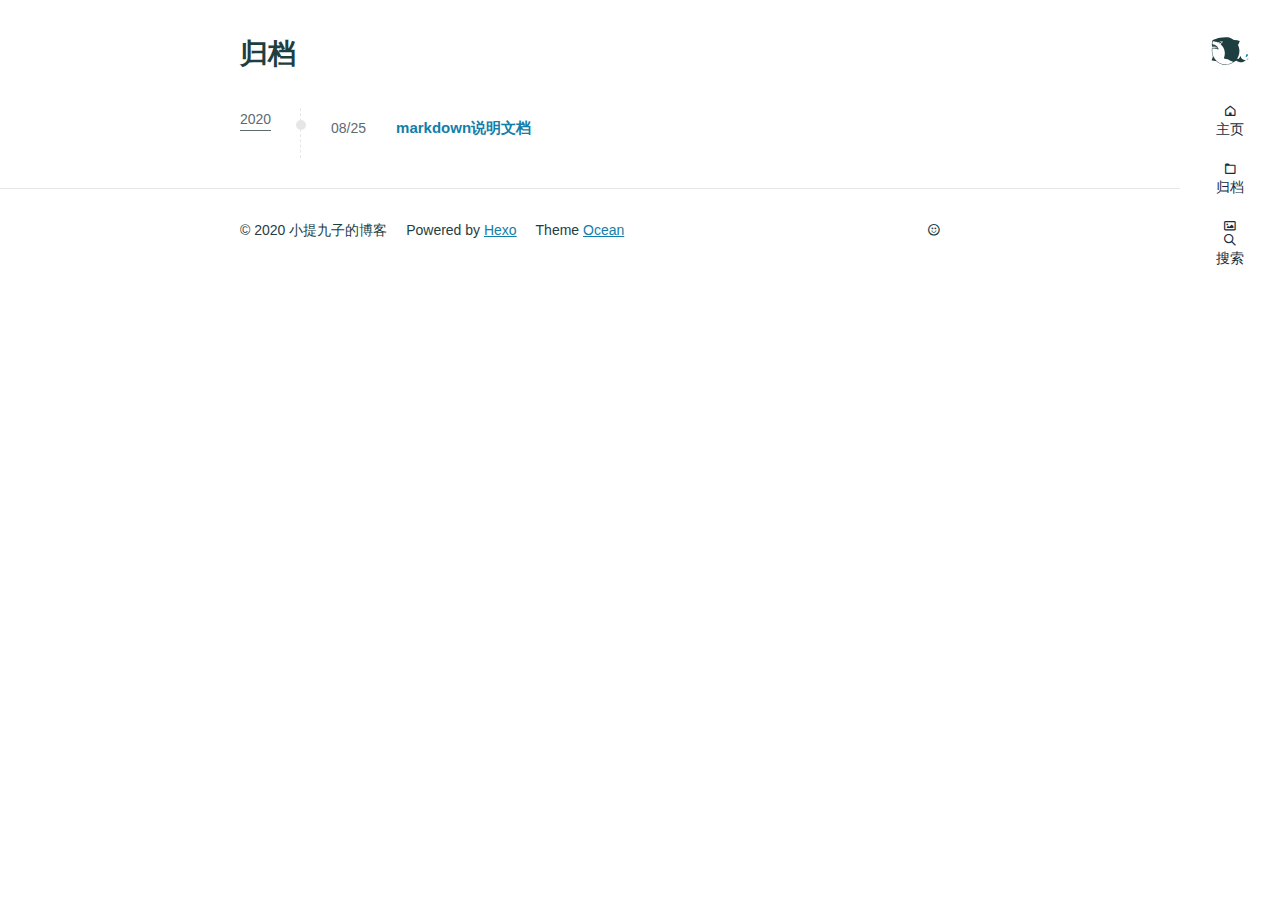
==== commit 8c38e809: "Site updated: 2020-08-27 20:06:04" ====
--- a/archives/index.html
+++ b/archives/index.html
@@ -104,7 +104,7 @@
 <nav class="navbar">
   
     <div class="logo">
-      <a href="/"><img src="/blog/images/shark.svg" alt="小提九子的博客"></a>
+      <a href="/"><img src="/images/shark.svg" alt="小提九子的博客"></a>
     </div>
   
   <ul class="nav nav-main">
